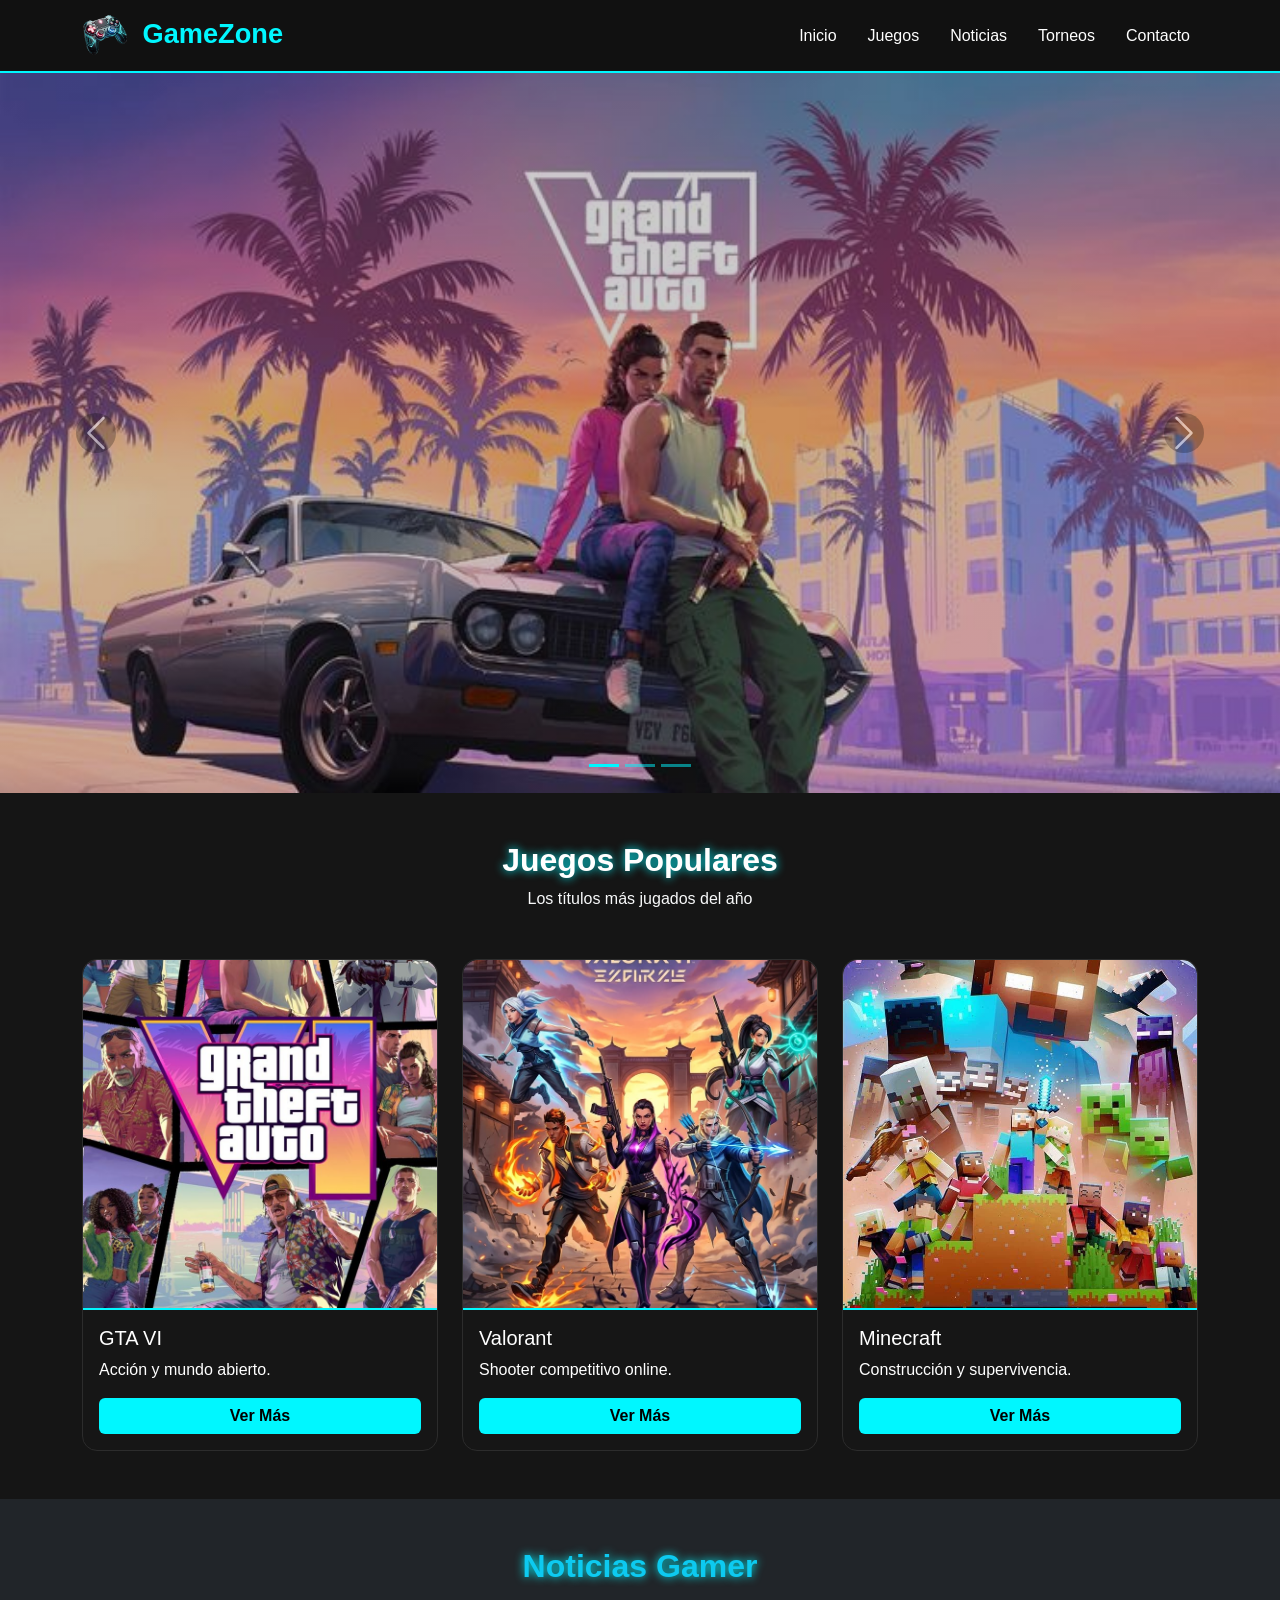
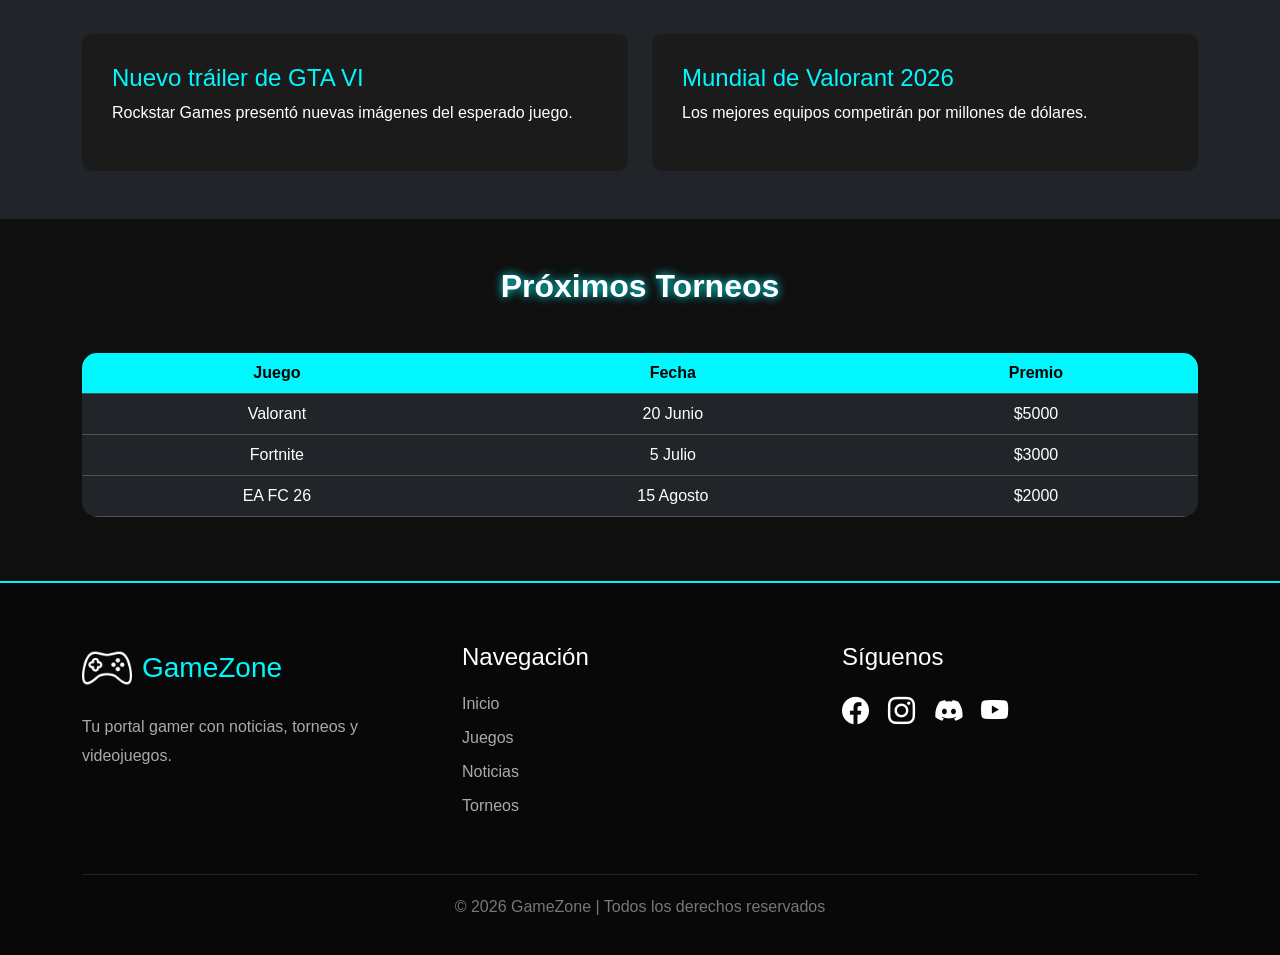
==== index.html @ cb49a506 "Add files via upload" ====
<!DOCTYPE html>
<html lang="es">
<head>
    <meta charset="UTF-8">
    <meta name="viewport" content="width=device-width, initial-scale=1.0">
    <title>Gaming Zone</title>
    <link href="https://cdn.jsdelivr.net/npm/bootstrap@5.3.3/dist/css/bootstrap.min.css" rel="stylesheet">
    <link rel="stylesheet" href="https://unpkg.com/aos@2.3.1/dist/aos.css"/>
    <link rel="stylesheet" href="https://cdn.jsdelivr.net/npm/bootstrap-icons@1.11.3/font/bootstrap-icons.min.css">
    <link rel="stylesheet" href="css/style.css">
</head>
<body>
    <!-- BAR -->
    <nav class="navbar navbar-expand-lg navbar-dark bg-dark sticky-top">
        <div class="container">
            <!-- LOGO -->
            <a class="navbar-brand fw-bold" href="#">
                <img src="img/logo (1).png" alt="Logo" width="45" class="me-2">
                GameZone
            </a>
            <!-- BOTÓN RESPONSIVE -->
            <button class="navbar-toggler" type="button" data-bs-toggle="collapse" data-bs-target="#menu">
                <span class="navbar-toggler-icon"></span>
            </button>
            <!-- MENÚ -->
            <div class="collapse navbar-collapse" id="menu">
                <ul class="navbar-nav ms-auto">
                    <li class="nav-item">
                        <a class="nav-link active" href="#inicio">
                            Inicio
                        </a>
                    </li>
                    <li class="nav-item">
                        <a class="nav-link" href="#juegos">
                            Juegos
                        </a>
                    </li>
                    <li class="nav-item">
                        <a class="nav-link" href="#noticias">
                            Noticias
                        </a>
                    </li>
                    <li class="nav-item">
                        <a class="nav-link" href="#torneos">
                            Torneos
                        </a>
                    </li>
                    <li class="nav-item">
                        <a class="nav-link" href="#contacto">
                            Contacto
                        </a>
                    </li>
                </ul>
            </div>
        </div>
    </nav>
    <!-- HERO SECTION -->
    <!-- HERO SLIDER -->
<section id="inicio">
    <div id="heroCarousel"
    class="carousel slide carousel-fade"
    data-bs-ride="carousel">
        <!-- INDICADORES -->
        <div class="carousel-indicators">
            <button type="button" data-bs-target="#heroCarousel" data-bs-slide-to="0" class="active"></button>
            <button type="button" data-bs-target="#heroCarousel" data-bs-slide-to="1"></button>
            <button type="button" data-bs-target="#heroCarousel" data-bs-slide-to="2"></button>
        </div>
        <!-- SLIDES -->
        <div class="carousel-inner">
            <!-- SLIDE 1 -->
            <div class="carousel-item active">
                <div class="hero-slide" style="background-image:linear-gradient(rgba(0,0,0,0.20),rgba(0,0,0,0.20)),url('img/banner10.jfif');">
                </div>
            </div>
            <!-- SLIDE 2 -->
            <div class="carousel-item">
                <div class="hero-slide" style="background-image:linear-gradient(rgba(0,0,0,0.20),rgba(0,0,0,0.20)),url('img/banner11.jfif');">
                </div>
            </div>
            <!-- SLIDE 3 -->
            <div class="carousel-item">
                <div class="hero-slide" style="background-image:linear-gradient(rgba(0,0,0,0.20),rgba(0,0,0,0.20)),url('img/banner12.jfif');">
                </div>
            </div>
            
        </div>
        <!-- BOTONES -->
        <button class="carousel-control-prev" type="button" data-bs-target="#heroCarousel" data-bs-slide="prev">
            <span class="carousel-control-prev-icon"></span>
        </button>
        <button class="carousel-control-next" type="button" data-bs-target="#heroCarousel" data-bs-slide="next">
            <span class="carousel-control-next-icon"></span>
        </button>
    </div>
</section>
    <!-- JUEGOS POPULARES -->
    <section id="juegos" class="py-5">
        <div class="container">
            <div class="text-center mb-5">
                <h2 class="fw-bold text-white">
                    Juegos Populares
                </h2>
                <p class="text-light">
                    Los títulos más jugados del año
                </p>
            </div>
            <div class="row g-4">
                <div class="col-md-4" data-aos="zoom-in">
                    <div class="card game-card h-100">
                        <img src="img/gta6" class="card-img-top" alt="GTA VI">
                        <div class="card-body">
                            <h5 class="card-title">
                                GTA VI
                            </h5>
                            <p class="card-text">
                                Acción y mundo abierto.
                            </p>
                            <button class="btn btn-info w-100">
                                Ver Más
                            </button>
                        </div>
                    </div>
                </div>
                <div class="col-md-4" data-aos="zoom-in" data-aos-delay="200">
                    <div class="card game-card h-100">
                        <img src="img/valorant.jfif" class="card-img-top" alt="Valorant">
                        <div class="card-body">
                            <h5 class="card-title">
                                Valorant
                            </h5>
                            <p class="card-text">
                                Shooter competitivo online.
                            </p>
                            <button class="btn btn-info w-100">
                                Ver Más
                            </button>
                        </div>
                    </div>
                </div>
                <div class="col-md-4" data-aos="zoom-in" data-aos-delay="400">
                    <div class="card game-card h-100">
                        <img src="img/minecraft.jfif" class="card-img-top" alt="Minecraft">
                        <div class="card-body">
                            <h5 class="card-title">
                                Minecraft
                            </h5>
                            <p class="card-text">
                                Construcción y supervivencia.
                            </p>
                            <button class="btn btn-info w-100">
                                Ver Más
                            </button>
                        </div>
                    </div>
                </div>
            </div>
        </div>
    </section>
    <!-- NOTICIAS -->
    <section id="noticias" class="py-5 bg-dark">
        <div class="container">
            <div class="text-center mb-5">
                <h2 class="fw-bold text-info">
                    Noticias Gamer
                </h2>
            </div>
            <div class="row g-4">
                <div class="col-md-6" data-aos="fade-up">
                    <div class="news-box">
                        <h4>
                            Nuevo tráiler de GTA VI
                        </h4>
                        <p>
                            Rockstar Games presentó nuevas imágenes del esperado juego.
                        </p>
                    </div>
                </div>
                <div class="col-md-6" data-aos="fade-up" data-aos-delay="300">
                    <div class="news-box">
                        <h4>
                            Mundial de Valorant 2026
                        </h4>
                        <p>
                            Los mejores equipos competirán por millones de dólares.
                        </p>
                    </div>
                </div>
            </div>
        </div>
    </section>
    <!-- TORNEOS -->
    <section id="torneos" class="py-5 torneos-section">
        <div class="container">
            <div class="text-center mb-5">
                <h2 class="fw-bold text-white">
                    Próximos Torneos
                </h2>
            </div>
            <div class="table-responsive" data-aos="fade-left">
                <table class="table table-dark table-hover text-center">
                    <thead>
                        <tr>
                            <th>Juego</th>
                            <th>Fecha</th>
                            <th>Premio</th>
                        </tr>
                    </thead>
                    <tbody>
                        <tr>
                            <td>Valorant</td>
                            <td>20 Junio</td>
                            <td>$5000</td>
                        </tr>
                        <tr>
                            <td>Fortnite</td>
                            <td>5 Julio</td>
                            <td>$3000</td>
                        </tr>
                        <tr>
                            <td>EA FC 26</td>
                            <td>15 Agosto</td>
                            <td>$2000</td>
                        </tr>
                    </tbody>
                </table>
            </div>
        </div>
    </section>
<!-- FOOTER -->
<footer id="contacto">
    <div class="container">
        <div class="row gy-4">
            <!-- LOGO -->
            <div class="col-lg-4">
                <h3 class="footer-logo">
                    <img src="img/logo.png"
                    width="50">
                    GameZone
                </h3>
                <p class="footer-text">
                    Tu portal gamer con noticias,
                    torneos y videojuegos.
                </p>
            </div>
            <!-- LINKS -->
            <div class="col-lg-4">
                <h4 class="footer-title">
                    Navegación
                </h4>
                <ul class="footer-links">
                    <li><a href="#inicio">Inicio</a></li>
                    <li><a href="#juegos">Juegos</a></li>
                    <li><a href="#noticias">Noticias</a></li>
                    <li><a href="#torneos">Torneos</a></li>
                </ul>
            </div>
            <!-- REDES -->
            <div class="col-lg-4">
                <h4 class="footer-title">
                    Síguenos
                </h4>
                <div class="footer-social">
                    <i class="bi bi-facebook"></i>
                    <i class="bi bi-instagram"></i>
                    <i class="bi bi-discord"></i>
                    <i class="bi bi-youtube"></i>
                </div>
            </div>
        </div>
        <!-- COPYRIGHT -->
        <div class="footer-bottom">
            <p>
                © 2026 GameZone | Todos los derechos reservados
            </p>
        </div>
    </div>
</footer>
    <!-- BOOTSTRAP JS -->
    <script src="https://cdn.jsdelivr.net/npm/bootstrap@5.3.3/dist/js/bootstrap.bundle.min.js"></script>
    <!-- JAVASCRIPT -->
    <script src="js/app.js"></script>
    <script src="https://unpkg.com/aos@2.3.1/dist/aos.js"></script>
    <script>
    AOS.init({
        duration: 1200,
        once: true
    });
</script>
</body>
</html>
---- css/style.css ----
body{
    opacity: 0;
    transition: 0.5s;
    background-color: #0f0f0f;
    font-family: Arial, Helvetica, sans-serif;
    color: white;
}
h1, h2{
    text-shadow: 0px 0px 10px #00f7ff;
}
*{
    margin: 0;
    padding: 0;
    box-sizing: border-box;
}
/* SCROLLBAR */
::-webkit-scrollbar{
    width: 10px;
}
::-webkit-scrollbar-track{
    background: #111;
}
::-webkit-scrollbar-thumb{
    background: #00f7ff;
    border-radius: 10px;
}
/* NAVBAR */
.navbar{
    background-color: #111 !important;
    border-bottom: 2px solid #00f7ff;
    backdrop-filter: blur(10px);
}
.navbar-brand{
    font-size: 1.7rem;
    color: #00f7ff !important;
}
.nav-link{
    color: white !important;
    margin-left: 15px;
    transition: 0.3s;
}
.nav-link:hover{
    color: #00f7ff !important;
}
/* HERO SECTION */
/* HERO SLIDER */
.hero-slide{
    min-height: 80vh;
    background-size: cover;
    background-position: center;
    display: flex;
    align-items: center;
}
/* INDICADORES */
.carousel-indicators button{
    background-color: #00f7ff !important;
}
/* BOTONES */
.carousel-control-prev-icon,
.carousel-control-next-icon{
    background-color: rgba(0,0,0,0.5);
    border-radius: 50%;
    padding: 20px;
}
/* SECCIÓN JUEGOS */
#juegos{
    background-color: #151515;
}
.game-card{
    background-color: #161616;
    border: 1px solid #2c2c2c;
    border-radius: 15px;
    transition: 0.4s;
    overflow: hidden;
}
.game-card:hover{
    transform: translateY(-10px);
    box-shadow: 0px 0px 20px #00f7ff;
}
.game-card img{
    border-bottom: 2px solid #00f7ff;
    border-top-left-radius: 15px ;
    border-top-right-radius: 15px ;
    height: 350px;
    object-fit: cover;
}
.game-card .card-body{
    color: white;
}
.game-card .btn{
    background-color: #00f7ff;
    border: none;
    color: black;
    font-weight: bold;
}
.game-card .btn:hover{
    background-color: white;
}
/* NOTICIAS */
.news-box{
    background-color: #1b1b1b;
    padding: 30px;
    border-radius: 10px;
    transition: 0.3s;
}
.news-box:hover{
    transform: scale(1.03);
    box-shadow: 0px 0px 15px #00f7ff;
}
.news-box h4{
    color: #00f7ff;
}
/* TABLA TORNEOS */
.torneos-section{
    background-image:
    linear-gradient(rgba(0,0,0,0.80),
    rgba(0,0,0,0.80)),
    url('../img/copa.jpg');
    background-size: cover;
    background-position: center;
    background-attachment: fixed;
}
.torneos-section h2{
    color: #00f7ff;
}
.table{
    background: rgba(0,0,0,0.55);
    backdrop-filter: blur(5px);
    border-radius: 15px;
    overflow: hidden;
}
.table th{
    background-color: #00f7ff;
    color: black;
}
.table td{
    vertical-align: middle;
}
.table-hover tbody tr:hover{
    background-color: rgba(0,247,255,0.15);
}
/* FOOTER */
footer{
    background: #080808;
    border-top: 2px solid #00f7ff;
    padding-top: 60px;
}
.footer-logo{
    color: #00f7ff;
    display: flex;
    align-items: center;
    gap: 10px;
    margin-bottom: 20px;
}
.footer-text{
    color: #aaa;
    line-height: 1.8;
}
.footer-title{
    color: white;
    margin-bottom: 20px;
}
.footer-links{
    list-style: none;
    padding: 0;
}
.footer-links li{
    margin-bottom: 10px;
}
.footer-links a{
    color: #aaa;
    text-decoration: none;
    transition: 0.3s;
}
.footer-links a:hover{
    color: #00f7ff;
    padding-left: 5px;
}
.footer-social i{
    font-size: 1.7rem;
    margin-right: 15px;
    color: white;
    cursor: pointer;
    transition: 0.3s;
}
.footer-social i:hover{
    color: #00f7ff;
    transform: translateY(-5px);
}
.footer-bottom{
    border-top: 1px solid #222;
    margin-top: 40px;
    padding: 20px 0;
    text-align: center;
    color: #777;
}
/* RESPONSIVE */
@media(max-width: 768px){
    .hero-section h1{
        font-size: 2.5rem;
    }
    .hero-section{
        text-align: center;
    }
    .game-card img{
        height: 250px;
    }
}
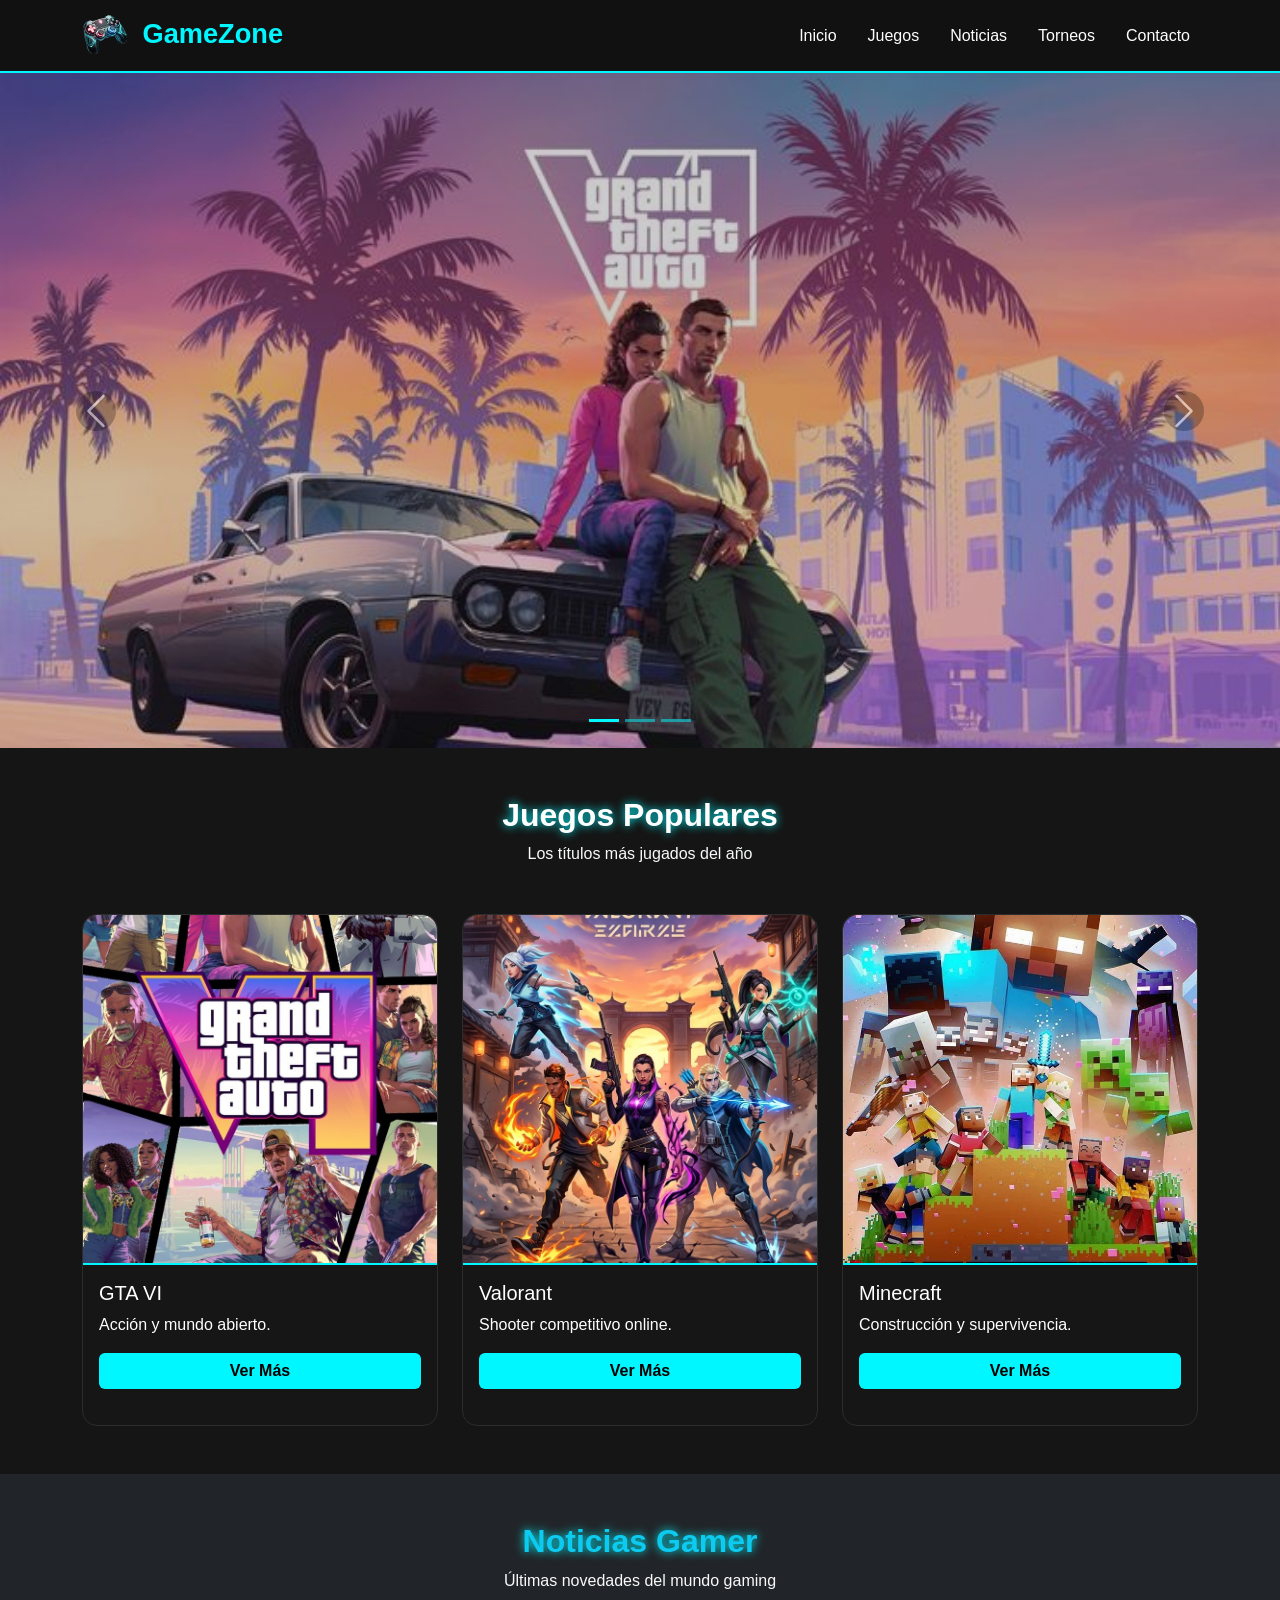
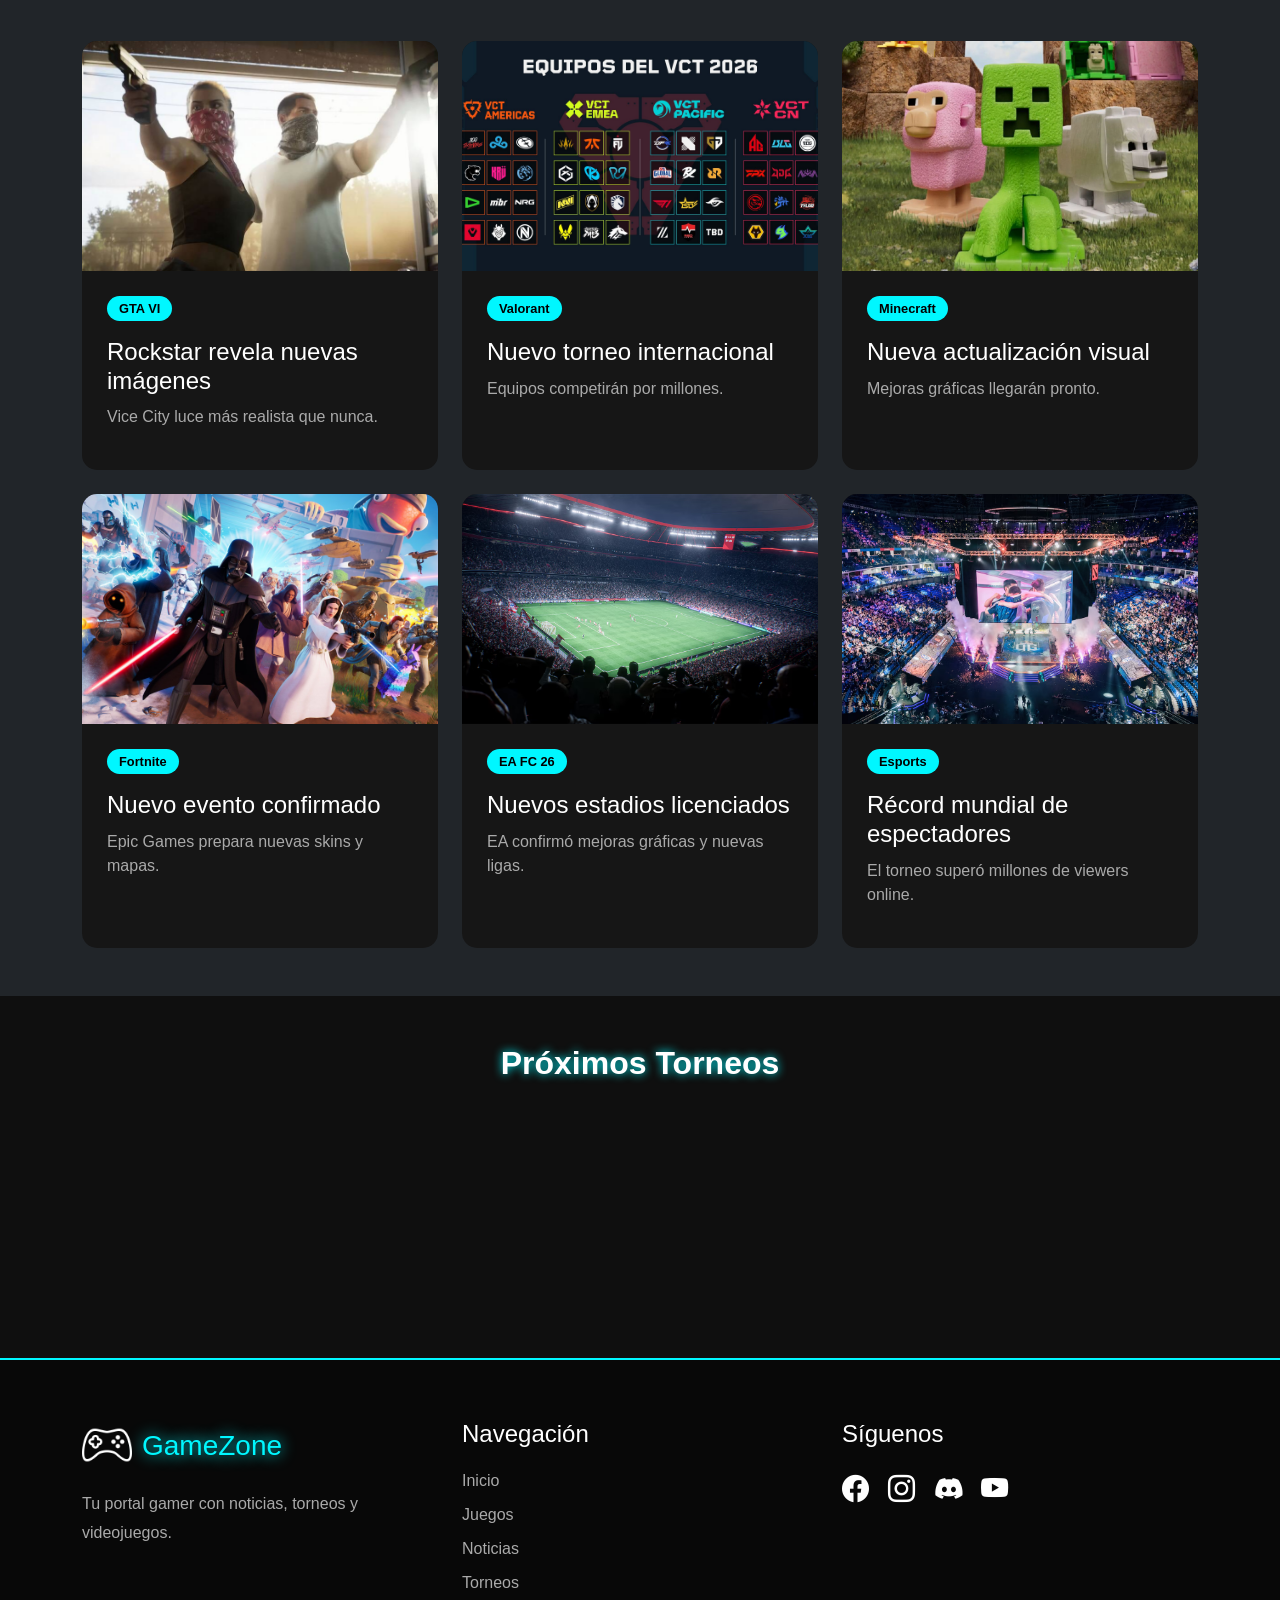
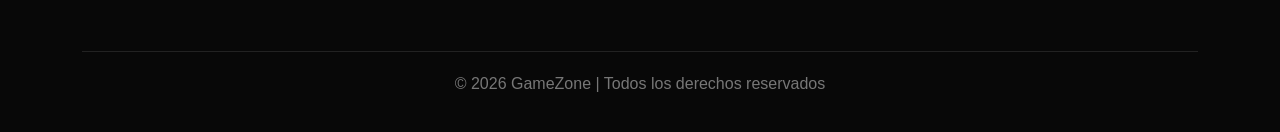
==== commit 260414cc: "Add files via upload" ====
--- a/index.html
+++ b/index.html
@@ -116,9 +116,9 @@
                             <p class="card-text">
                                 Acción y mundo abierto.
                             </p>
-                            <button class="btn btn-info w-100">
+                            <a href="gta6.html" class="btn btn-info w-100">
                                 Ver Más
-                            </button>
+                            </a>
                         </div>
                     </div>
                 </div>
@@ -132,9 +132,9 @@
                             <p class="card-text">
                                 Shooter competitivo online.
                             </p>
-                            <button class="btn btn-info w-100">
+                            <a href="valorant.html" class="btn btn-info w-100">
                                 Ver Más
-                            </button>
+                            </a>
                         </div>
                     </div>
                 </div>
@@ -148,9 +148,9 @@
                             <p class="card-text">
                                 Construcción y supervivencia.
                             </p>
-                            <button class="btn btn-info w-100">
+                            <a href="minecraft.html" class="btn btn-info w-100">
                                 Ver Más
-                            </button>
+                            </a>
                         </div>
                     </div>
                 </div>
@@ -164,27 +164,111 @@
                 <h2 class="fw-bold text-info">
                     Noticias Gamer
                 </h2>
-            </div>
-            <div class="row g-4">
-                <div class="col-md-6" data-aos="fade-up">
-                    <div class="news-box">
-                        <h4>
-                            Nuevo tráiler de GTA VI
-                        </h4>
-                        <p>
-                            Rockstar Games presentó nuevas imágenes del esperado juego.
-                        </p>
-                    </div>
-                </div>
-                <div class="col-md-6" data-aos="fade-up" data-aos-delay="300">
-                    <div class="news-box">
-                        <h4>
-                            Mundial de Valorant 2026
-                        </h4>
-                        <p>
-                            Los mejores equipos competirán por millones de dólares.
-                        </p>
-                    </div>
+                <p class="text-light">
+                    Últimas novedades del mundo gaming
+                </p>
+            </div>
+        <div class="row g-4">
+        <!-- NOTICIA 1 -->
+        <div class="col-lg-4 col-md-6">
+            <div class="news-card">
+                <img src="img/noticia gta.jpg" alt="GTA VI">
+                <div class="news-content">
+                    <span class="news-tag">
+                        GTA VI
+                    </span>
+                    <h4>
+                        Rockstar revela nuevas imágenes
+                    </h4>
+                    <p>
+                        Vice City luce más realista que nunca.
+                    </p>
+                </div>
+            </div>
+        </div>
+        <!-- NOTICIA 2 -->
+        <div class="col-lg-4 col-md-6">
+            <div class="news-card">
+                <img src="img/noticia valorant.jpg" alt="Valorant">
+                <div class="news-content">
+                    <span class="news-tag">
+                        Valorant
+                    </span>
+                    <h4>
+                        Nuevo torneo internacional
+                    </h4>
+                    <p>
+                        Equipos competirán por millones.
+                    </p>
+                </div>
+            </div>
+        </div>
+        <!-- NOTICIA 3 -->
+        <div class="col-lg-4 col-md-6">
+            <div class="news-card">
+                <img src="img/noticia minecraft.webp" alt="Minecraft">
+                <div class="news-content">
+                    <span class="news-tag">
+                        Minecraft
+                    </span>
+                    <h4>
+                        Nueva actualización visual
+                    </h4>
+                    <p>
+                        Mejoras gráficas llegarán pronto.
+                    </p>
+                </div>
+            </div>
+        </div>
+        <!-- NOTICIA 4 -->
+        <div class="col-lg-4 col-md-6">
+            <div class="news-card">
+                <img src="img/noticia fornite.jpeg" alt="Fortnite">
+                <div class="news-content">
+                    <span class="news-tag">
+                        Fortnite
+                    </span>
+                    <h4>
+                        Nuevo evento confirmado
+                    </h4>
+                    <p>
+                        Epic Games prepara nuevas skins y mapas.
+                    </p>
+                </div>
+            </div>
+        </div>
+        <!-- NOTICIA 5 -->
+
+        <div class="col-lg-4 col-md-6">
+            <div class="news-card">
+            <img src="img/noticia ae fc.avif" alt="EA FC 26">
+                <div class="news-content">
+                    <span class="news-tag">
+                        EA FC 26
+                    </span>
+                    <h4>
+                        Nuevos estadios licenciados
+                    </h4>
+                    <p>
+                        EA confirmó mejoras gráficas y nuevas ligas.
+                    </p>
+                </div>
+            </div>
+        </div>
+        <!-- NOTICIA 6 -->
+        <div class="col-lg-4 col-md-6">
+            <div class="news-card">
+            <img src="img/noticia esports.avif" alt="Esports">
+                <div class="news-content">
+                    <span class="news-tag">
+                        Esports
+                    </span>
+                    <h4>
+                        Récord mundial de espectadores
+                    </h4>
+                    <p>
+                        El torneo superó millones de viewers online.
+                    </p>
                 </div>
             </div>
         </div>
@@ -234,8 +318,7 @@
             <!-- LOGO -->
             <div class="col-lg-4">
                 <h3 class="footer-logo">
-                    <img src="img/logo.png"
-                    width="50">
+                    <img src="img/logo.png" width="50">
                     GameZone
                 </h3>
                 <p class="footer-text">
--- a/css/style.css
+++ b/css/style.css
@@ -1,5 +1,8 @@
+html{
+    scroll-behavior: smooth;
+}
 body{
-    opacity: 0;
+    opacity: 1;
     transition: 0.5s;
     background-color: #0f0f0f;
     font-family: Arial, Helvetica, sans-serif;
@@ -45,8 +48,8 @@
 /* HERO SECTION */
 /* HERO SLIDER */
 .hero-slide{
-    min-height: 80vh;
-    background-size: cover;
+    min-height: 75vh;
+    background-size: 100% auto;
     background-position: center;
     display: flex;
     align-items: center;
@@ -72,6 +75,7 @@
     border-radius: 15px;
     transition: 0.4s;
     overflow: hidden;
+    margin-bottom: 20px;
 }
 .game-card:hover{
     transform: translateY(-10px);
@@ -97,18 +101,40 @@
     background-color: white;
 }
 /* NOTICIAS */
-.news-box{
-    background-color: #1b1b1b;
-    padding: 30px;
-    border-radius: 10px;
-    transition: 0.3s;
-}
-.news-box:hover{
-    transform: scale(1.03);
-    box-shadow: 0px 0px 15px #00f7ff;
-}
-.news-box h4{
-    color: #00f7ff;
+.news-card{
+    background: #161616;
+    border-radius: 15px;
+    overflow: hidden;
+    transition: 0.4s;
+    height: 100%;
+}
+.news-card:hover{
+    transform: translateY(-10px);
+    box-shadow: 0px 0px 20px #00f7ff;
+}
+.news-card img{
+    width: 100%;
+    height: 230px;
+    object-fit: cover;
+}
+.news-content{
+    padding: 25px;
+}
+.news-tag{
+    background: #00f7ff;
+    color: black;
+    padding: 5px 12px;
+    border-radius: 20px;
+    font-size: 0.8rem;
+    font-weight: bold;
+}
+.news-content h4{
+    margin-top: 18px;
+    color: white;
+}
+.news-content p{
+    color: #aaa;
+    margin-top: 10px;
 }
 /* TABLA TORNEOS */
 .torneos-section{
@@ -151,6 +177,7 @@
     align-items: center;
     gap: 10px;
     margin-bottom: 20px;
+    text-shadow: 0px 0px 15px #00f7ff;
 }
 .footer-text{
     color: #aaa;
@@ -202,7 +229,74 @@
     .hero-section{
         text-align: center;
     }
+    .navbar-brand{
+        font-size: 1.3rem;
+    }
+    .navbar-brand img{
+        width: 35px;
+    }
+    .carousel-item img{
+        object-position: center;
+    }
+    .carousel-indicators{
+        bottom: 5px;
+    }
+    .hero-slide{
+        min-height: 45vh;
+    }
     .game-card img{
-        height: 250px;
-    }
+        height: 220px;
+    }
+    .news-card img{
+        height: 200px;
+    }
+    h1{
+        font-size: 2rem !important;
+    }
+    h2{
+        font-size: 1.8rem;
+    }
+    .footer-logo{
+        justify-content: center;
+    }
+    .footer-title{
+        margin-top: 20px;
+    }
+}
+/* GTA VI PAGE */
+.gta-hero{
+    background-image:
+    linear-gradient(rgba(0,0,0,0.75),
+    rgba(0,0,0,0.75)),
+    url('../img/gta-banner.jpg');
+    background-size: cover;
+    background-position: center;
+}
+/* GALLERY */
+.gallery-img{
+    width: 100%;
+    height: 500px;
+    object-fit: cover;
+    transition: 0.4s;
+}
+.gallery-img:hover{
+    transform: scale(1.03);
+}
+/* VALORANT PAGE */
+.valorant-hero{
+    background-image:
+    linear-gradient(rgba(0,0,0,0.75),
+    rgba(0,0,0,0.75)),
+    url('../img/banner-valorant.jpg');
+    background-size: cover;
+    background-position: center;
+}
+/* MINECRAFT PAGE */
+.minecraft-hero{
+    background-image:
+    linear-gradient(rgba(0,0,0,0.75),
+    rgba(0,0,0,0.75)),
+    url('../img/banner-minecraft.jpg');
+    background-size: cover;
+    background-position: center;
 }
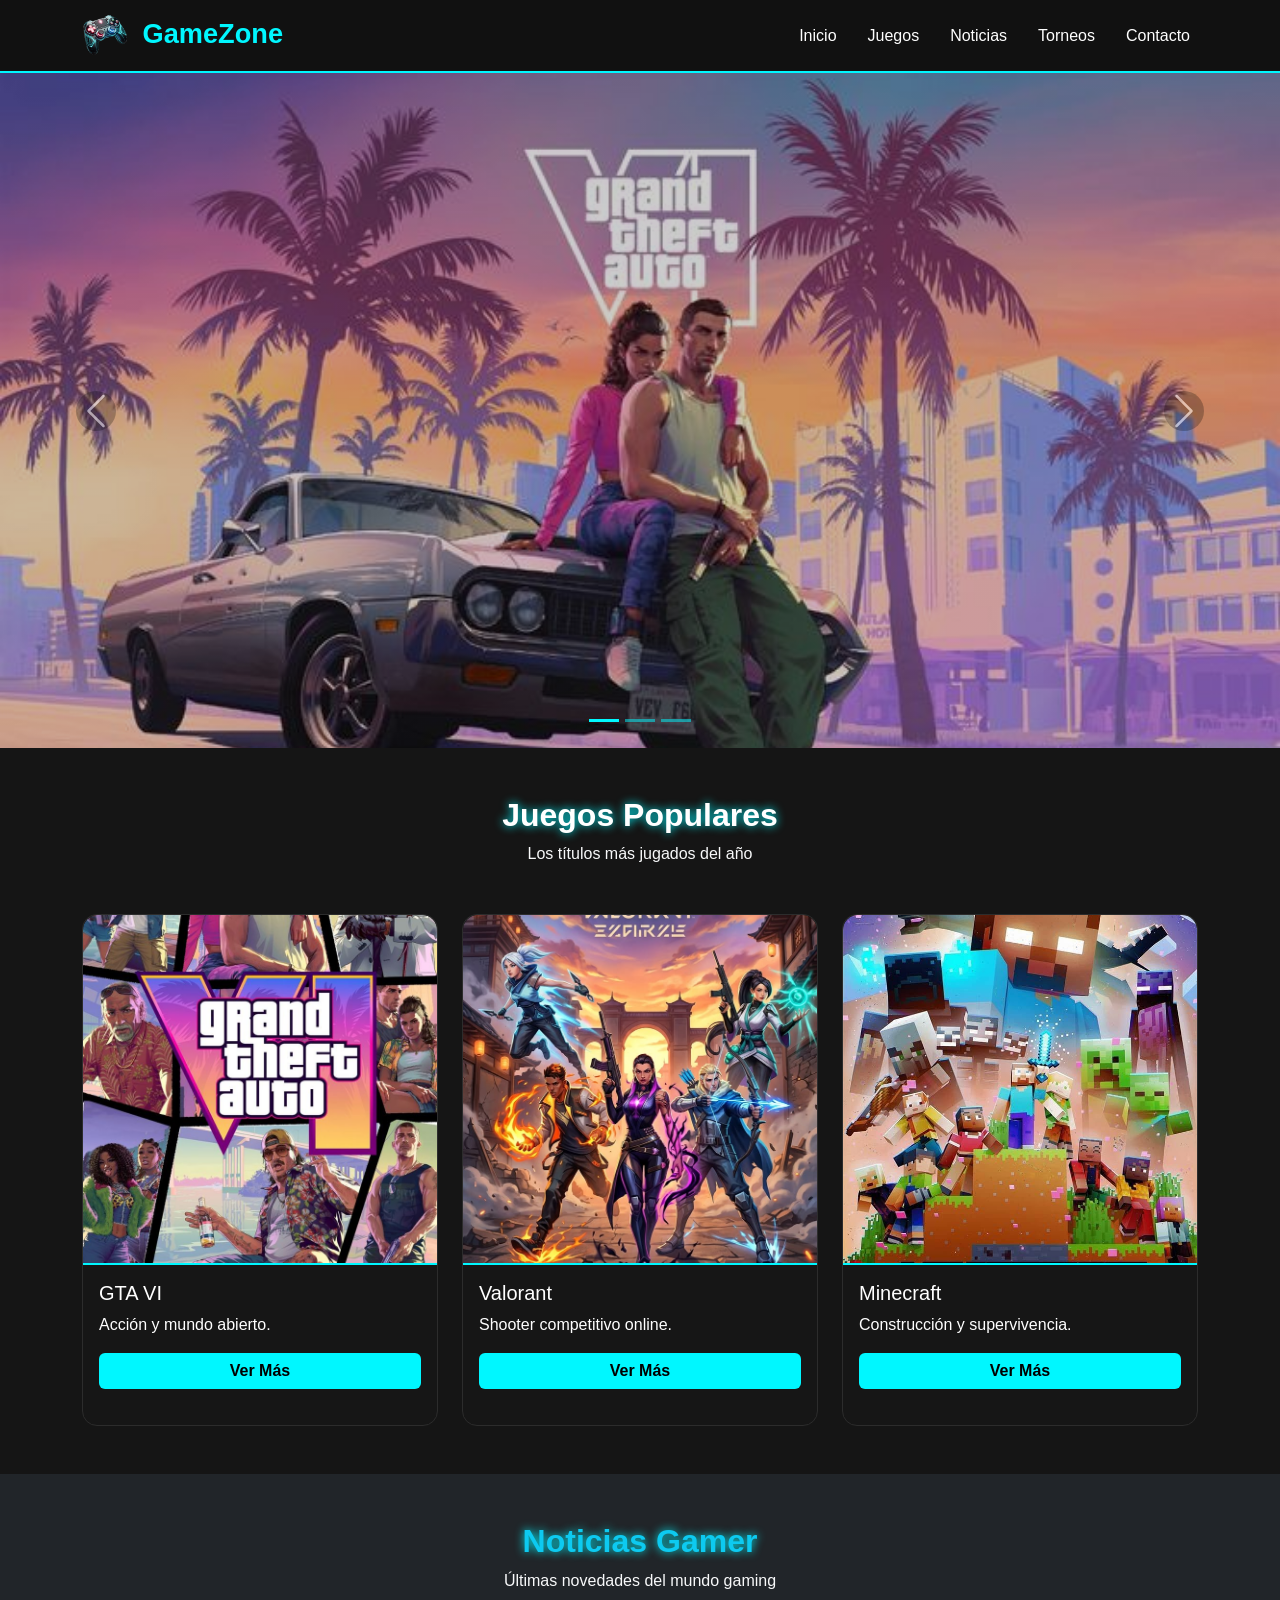
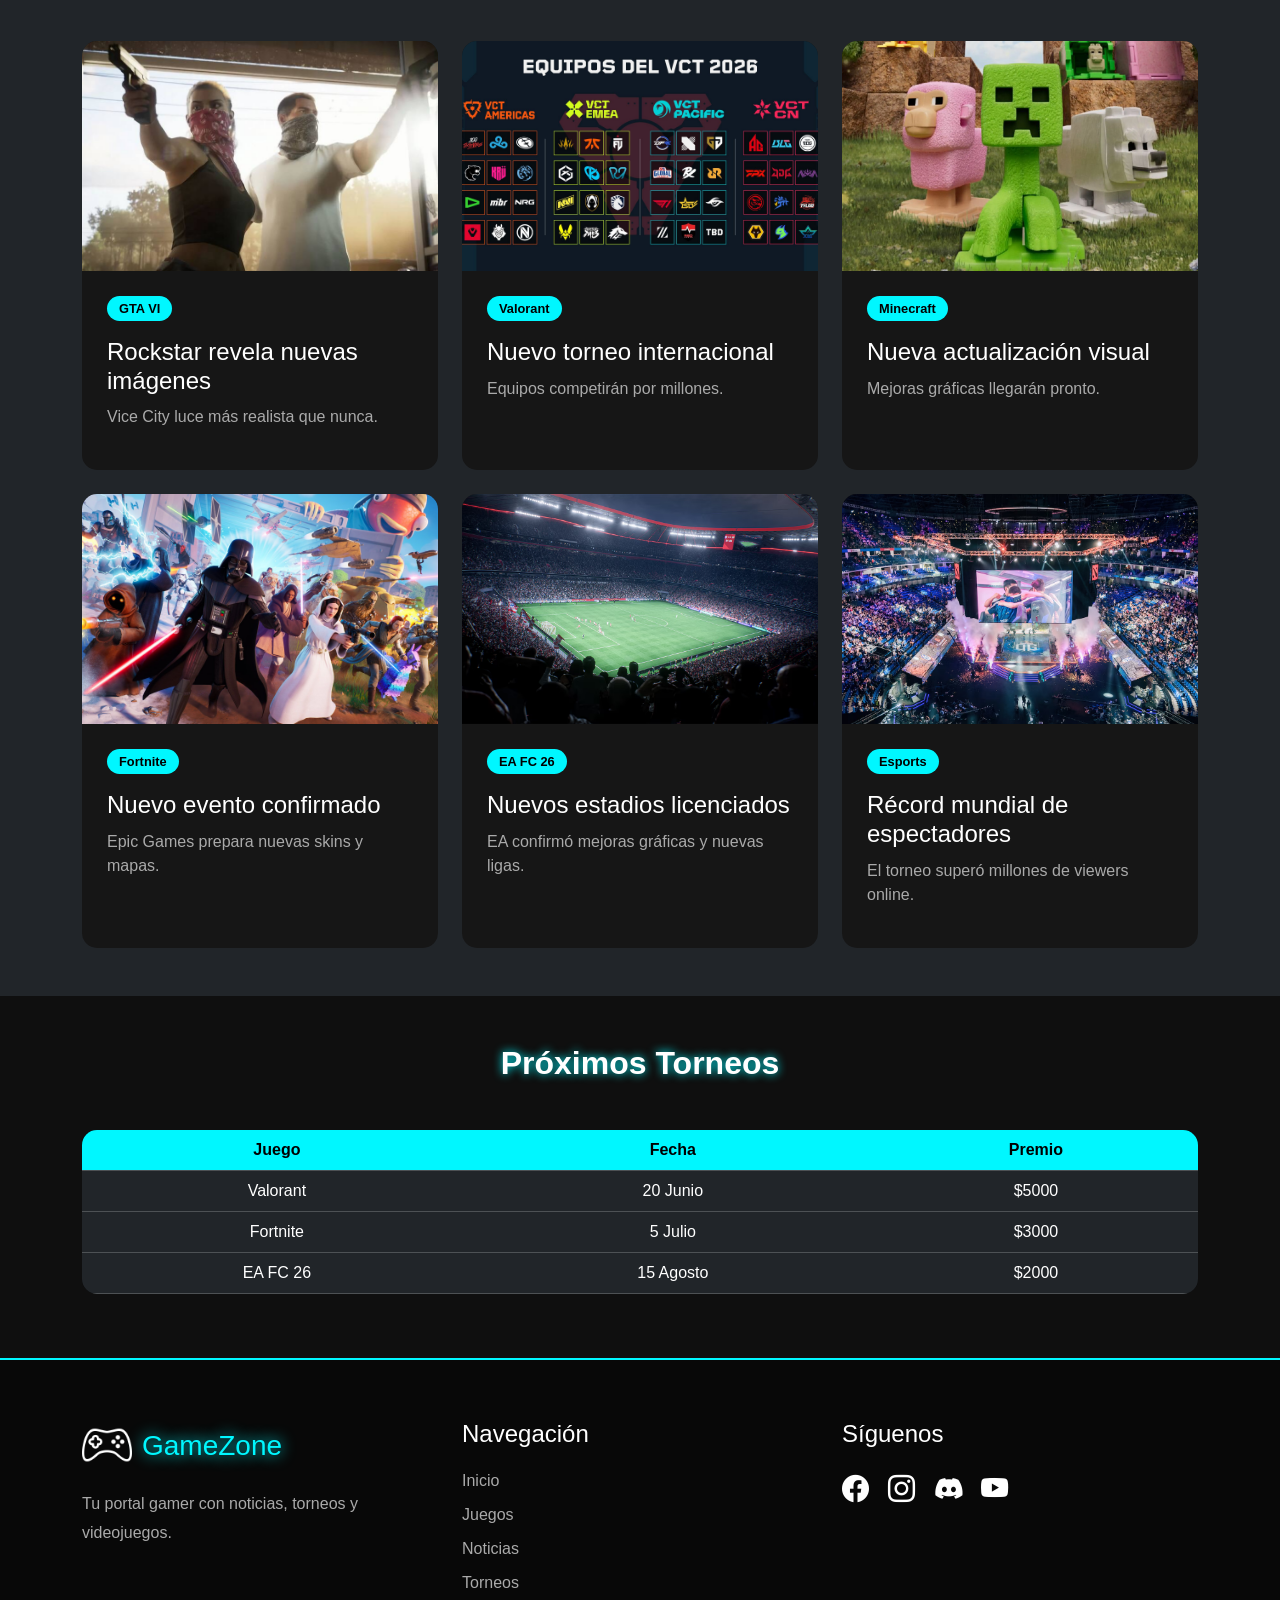
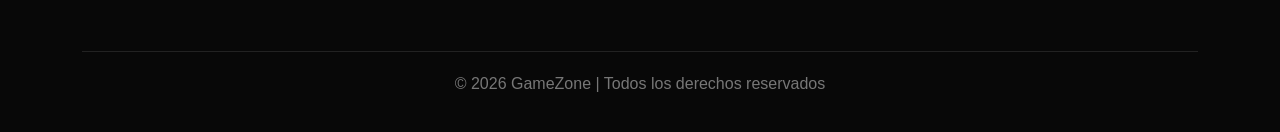
==== commit 188402a8: "Add files via upload" ====
--- a/index.html
+++ b/index.html
@@ -57,9 +57,7 @@
     <!-- HERO SECTION -->
     <!-- HERO SLIDER -->
 <section id="inicio">
-    <div id="heroCarousel"
-    class="carousel slide carousel-fade"
-    data-bs-ride="carousel">
+    <div id="heroCarousel" class="carousel slide carousel-fade" data-bs-ride="carousel">
         <!-- INDICADORES -->
         <div class="carousel-indicators">
             <button type="button" data-bs-target="#heroCarousel" data-bs-slide-to="0" class="active"></button>
@@ -171,6 +169,7 @@
         <div class="row g-4">
         <!-- NOTICIA 1 -->
         <div class="col-lg-4 col-md-6">
+        <a href="https://www.rockstargames.com/VI" target="_blank" class="news-link">
             <div class="news-card">
                 <img src="img/noticia gta.jpg" alt="GTA VI">
                 <div class="news-content">
@@ -185,9 +184,11 @@
                     </p>
                 </div>
             </div>
+        </a>
         </div>
         <!-- NOTICIA 2 -->
         <div class="col-lg-4 col-md-6">
+        <a href="https://playvalorant.com/es-es/news/" target="_blank" class="news-link">
             <div class="news-card">
                 <img src="img/noticia valorant.jpg" alt="Valorant">
                 <div class="news-content">
@@ -202,9 +203,11 @@
                     </p>
                 </div>
             </div>
+        </a>
         </div>
         <!-- NOTICIA 3 -->
         <div class="col-lg-4 col-md-6">
+        <a href="https://www.minecraft.net/es-es/article" target="_blank" class="news-link">
             <div class="news-card">
                 <img src="img/noticia minecraft.webp" alt="Minecraft">
                 <div class="news-content">
@@ -219,9 +222,11 @@
                     </p>
                 </div>
             </div>
+        </a>
         </div>
         <!-- NOTICIA 4 -->
         <div class="col-lg-4 col-md-6">
+        <a href="https://www.fortnite.com/news" target="_blank" class="news-link">
             <div class="news-card">
                 <img src="img/noticia fornite.jpeg" alt="Fortnite">
                 <div class="news-content">
@@ -236,10 +241,11 @@
                     </p>
                 </div>
             </div>
+        </a>
         </div>
         <!-- NOTICIA 5 -->
-
-        <div class="col-lg-4 col-md-6">
+        <div class="col-lg-4 col-md-6">
+        <a href="https://www.ea.com/es-es/games/ea-sports-fc/fc-26" target="_blank" class="news-link">
             <div class="news-card">
             <img src="img/noticia ae fc.avif" alt="EA FC 26">
                 <div class="news-content">
@@ -254,9 +260,11 @@
                     </p>
                 </div>
             </div>
+        </a>
         </div>
         <!-- NOTICIA 6 -->
         <div class="col-lg-4 col-md-6">
+        <a href="https://www.esports.net/news/" target="_blank" class="news-link">
             <div class="news-card">
             <img src="img/noticia esports.avif" alt="Esports">
                 <div class="news-content">
@@ -271,6 +279,7 @@
                     </p>
                 </div>
             </div>
+        </a>
         </div>
     </section>
     <!-- TORNEOS -->
--- a/css/style.css
+++ b/css/style.css
@@ -44,6 +44,9 @@
 }
 .nav-link:hover{
     color: #00f7ff !important;
+}
+.news-link{
+    text-decoration: none;
 }
 /* HERO SECTION */
 /* HERO SLIDER */
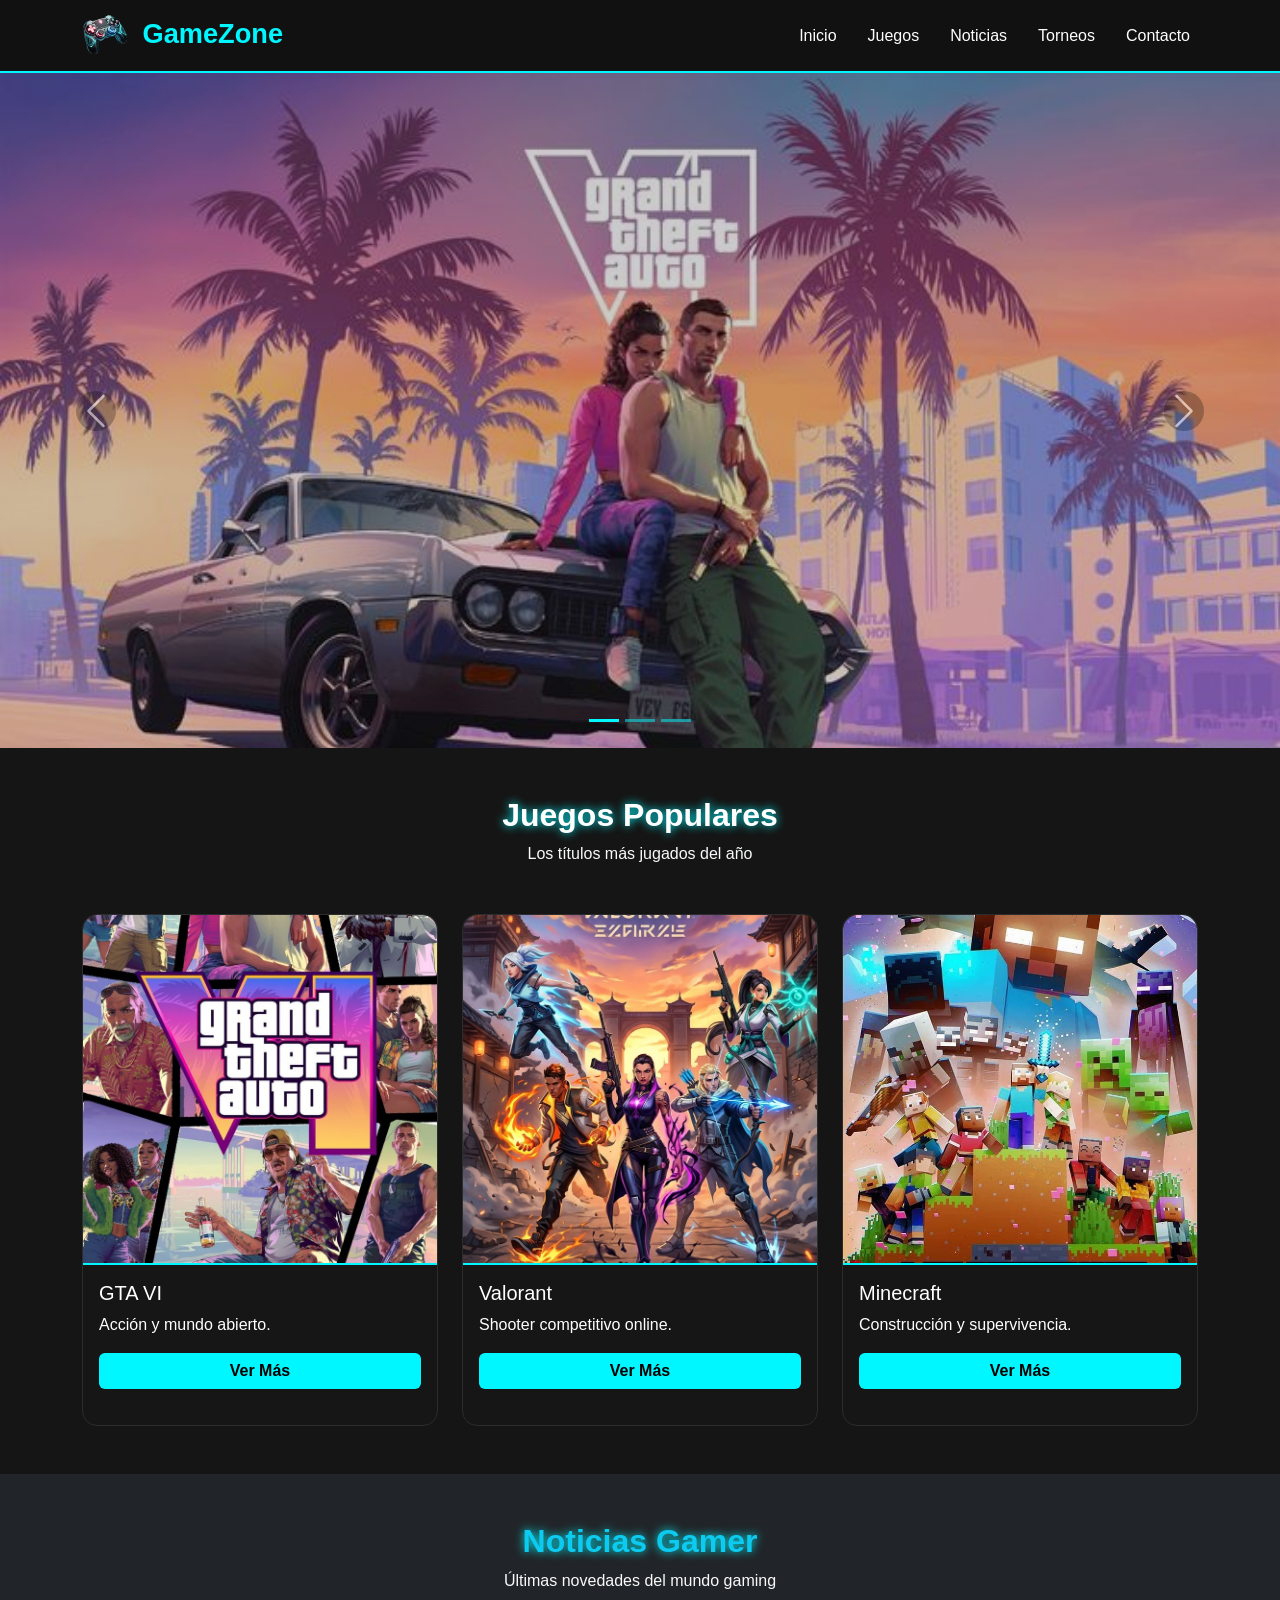
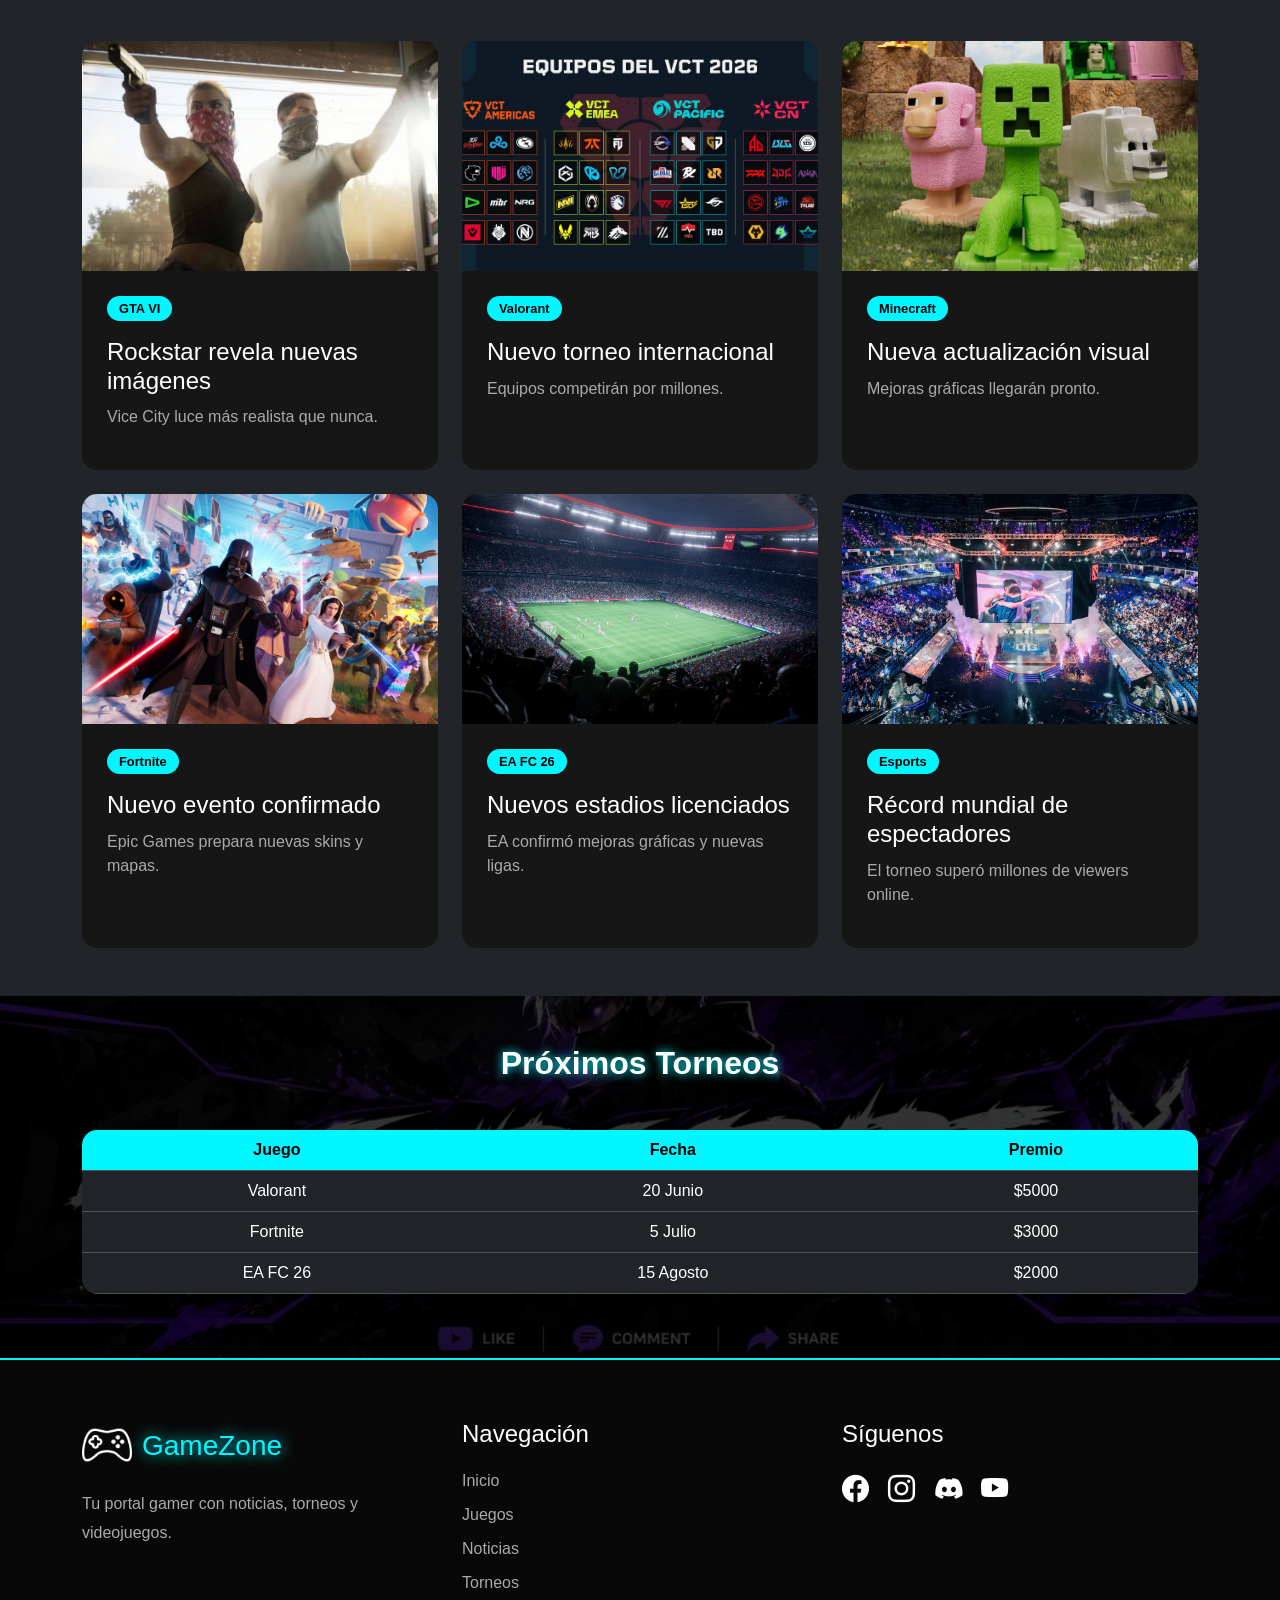
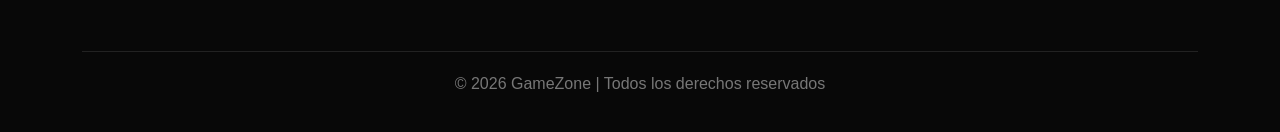
==== commit c39e8b4a: "Add files via upload" ====
--- a/index.html
+++ b/index.html
@@ -281,6 +281,7 @@
             </div>
         </a>
         </div>
+        </div>
     </section>
     <!-- TORNEOS -->
     <section id="torneos" class="py-5 torneos-section">
--- a/css/style.css
+++ b/css/style.css
@@ -52,8 +52,9 @@
 /* HERO SLIDER */
 .hero-slide{
     min-height: 75vh;
-    background-size: 100% auto;
+    background-size: cover;
     background-position: center;
+    background-repeat: no-repeat;
     display: flex;
     align-items: center;
 }
@@ -110,6 +111,7 @@
     overflow: hidden;
     transition: 0.4s;
     height: 100%;
+    cursor: pointer;
 }
 .news-card:hover{
     transform: translateY(-10px);
@@ -147,7 +149,7 @@
     url('../img/copa.jpg');
     background-size: cover;
     background-position: center;
-    background-attachment: fixed;
+    background-attachment: scroll;
 }
 .torneos-section h2{
     color: #00f7ff;
@@ -238,6 +240,11 @@
     .navbar-brand img{
         width: 35px;
     }
+    .navbar-collapse{
+        background: #111;
+        padding: 15px;
+        border-radius: 10px;
+    }
     .carousel-item img{
         object-position: center;
     }
@@ -245,7 +252,7 @@
         bottom: 5px;
     }
     .hero-slide{
-        min-height: 45vh;
+        min-height: 35vh;
     }
     .game-card img{
         height: 220px;
@@ -265,15 +272,20 @@
     .footer-title{
         margin-top: 20px;
     }
+    
 }
 /* GTA VI PAGE */
 .gta-hero{
     background-image:
-    linear-gradient(rgba(0,0,0,0.75),
-    rgba(0,0,0,0.75)),
+    linear-gradient(rgba(0,0,0,0.65),
+    rgba(0,0,0,0.65)),
     url('../img/gta-banner.jpg');
     background-size: cover;
-    background-position: center;
+    background-position: center center;
+    background-repeat: no-repeat;
+    min-height: 100vh;
+    display: flex;
+    align-items: center;
 }
 /* GALLERY */
 .gallery-img{
@@ -281,6 +293,7 @@
     height: 500px;
     object-fit: cover;
     transition: 0.4s;
+    border-radius: 15px;
 }
 .gallery-img:hover{
     transform: scale(1.03);
@@ -288,18 +301,43 @@
 /* VALORANT PAGE */
 .valorant-hero{
     background-image:
-    linear-gradient(rgba(0,0,0,0.75),
-    rgba(0,0,0,0.75)),
+    linear-gradient(rgba(0,0,0,0.65),
+    rgba(0,0,0,0.65)),
     url('../img/banner-valorant.jpg');
     background-size: cover;
     background-position: center;
+    background-repeat: no-repeat;
+    min-height: 100vh;
+    display: flex;
+    align-items: center;
 }
 /* MINECRAFT PAGE */
 .minecraft-hero{
     background-image:
-    linear-gradient(rgba(0,0,0,0.75),
-    rgba(0,0,0,0.75)),
+    linear-gradient(rgba(0,0,0,0.65),
+    rgba(0,0,0,0.65)),
     url('../img/banner-minecraft.jpg');
     background-size: cover;
     background-position: center;
+    background-repeat: no-repeat;
+    min-height: 100vh;
+    display: flex;
+    align-items: center;
+}
+@media(max-width: 768px){
+    .valorant-hero,
+    .minecraft-hero,
+    .gta-hero{
+        min-height: 45vh;
+        background-position: top center;
+        padding: 40px 20px;
+    }
+    .gallery-img{
+        height: 250px;
+    }
+    .navbar-collapse{
+        background: #111;
+        padding: 15px;
+        border-radius: 10px;
+    }
 }
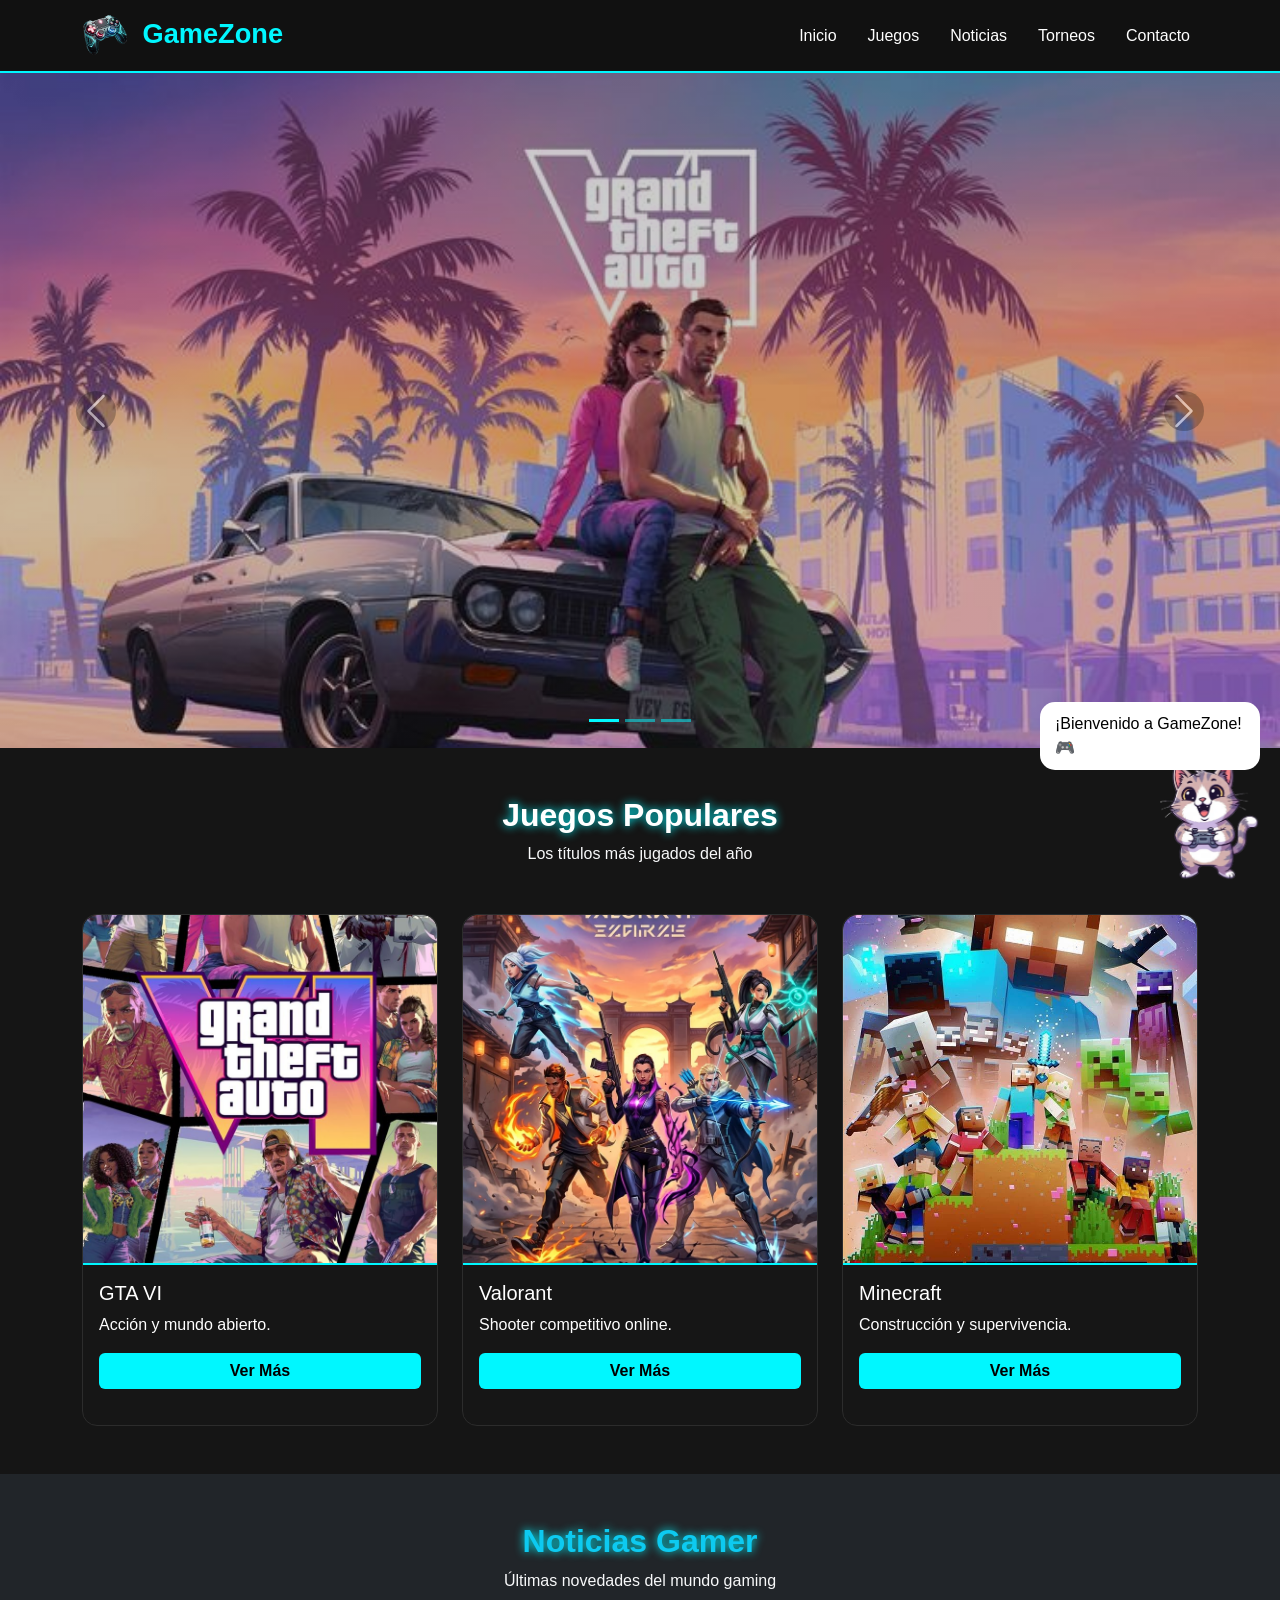
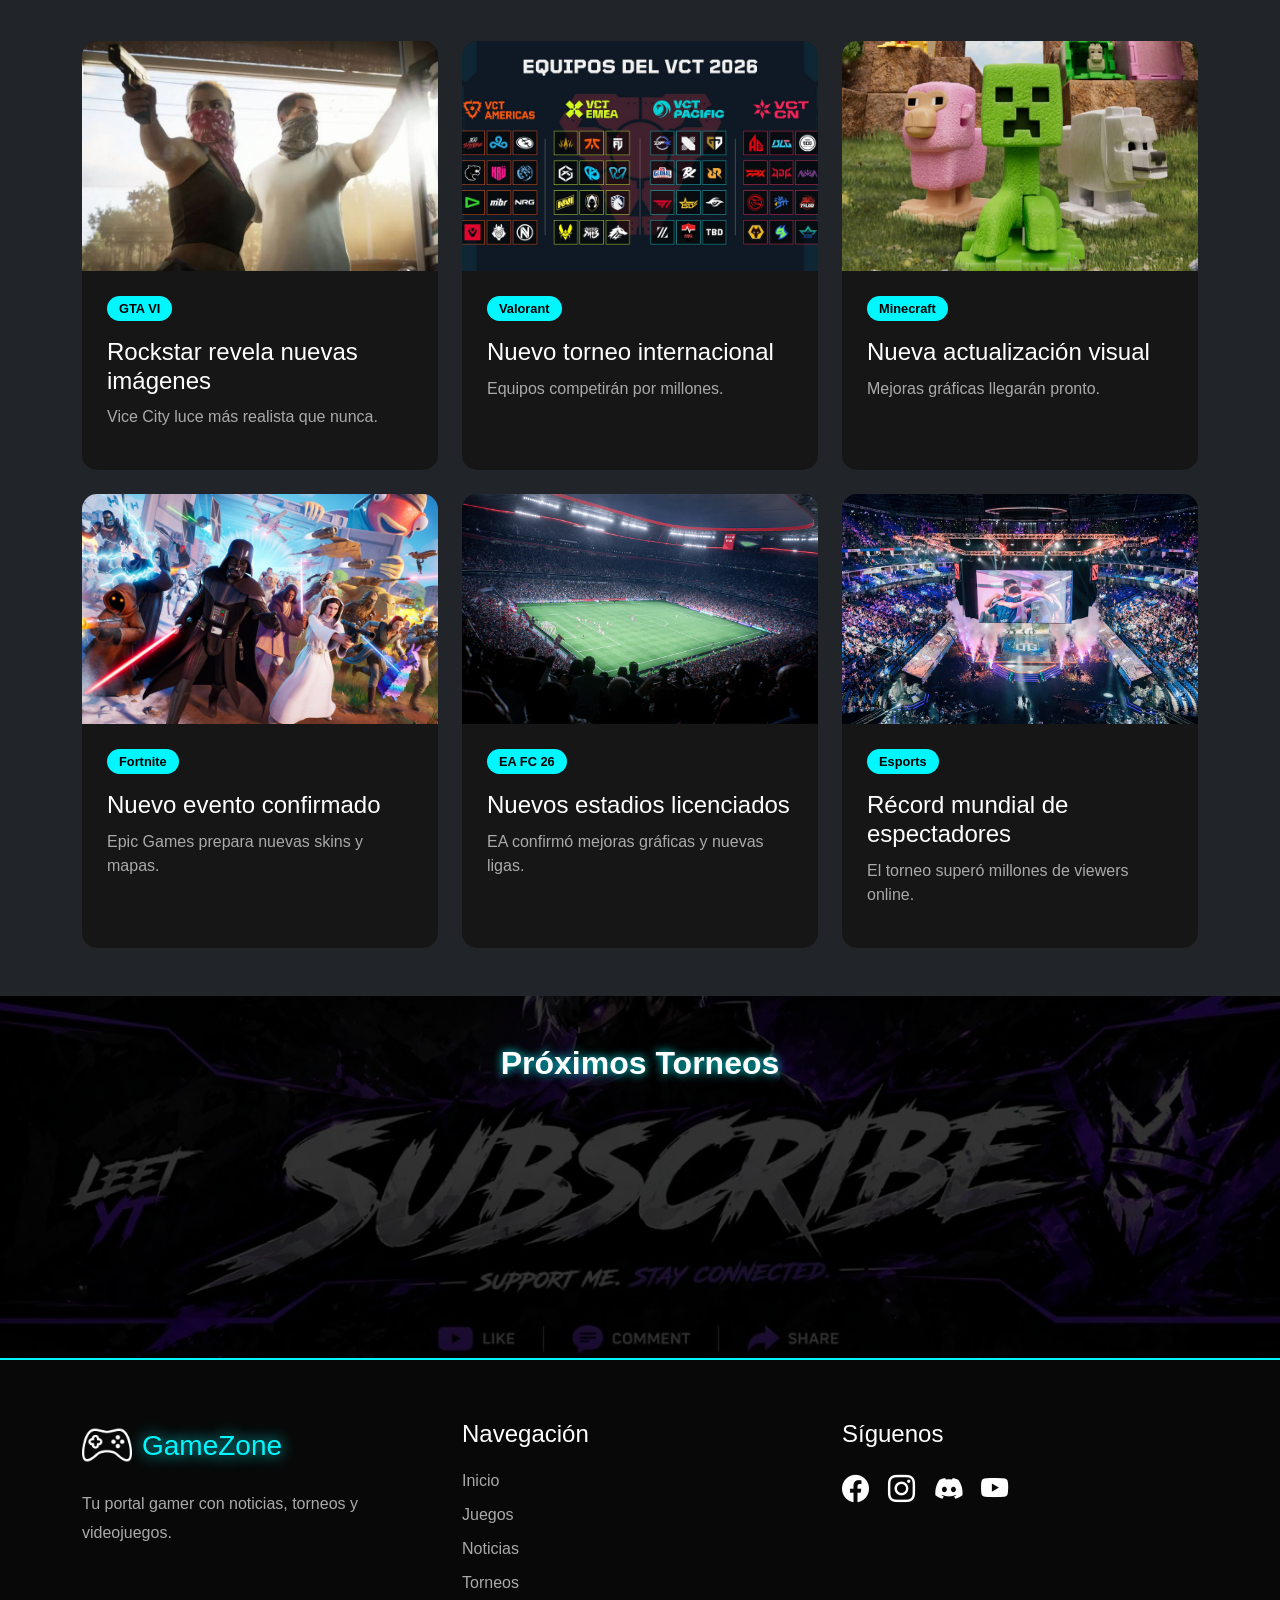
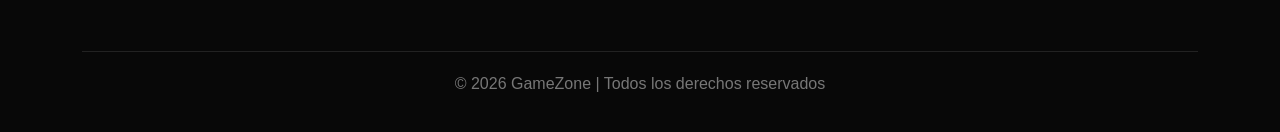
==== commit dbfb713f: "Add files via upload" ====
--- a/index.html
+++ b/index.html
@@ -369,6 +369,12 @@
         </div>
     </div>
 </footer>
+    <div id="gato-asistente">
+        <img src="img/gato-asistente.png" alt="Gato Asistente">
+        <div class="mensaje-gato">
+            ¡Bienvenido a GameZone! 🎮
+        </div>
+    </div>
     <!-- BOOTSTRAP JS -->
     <script src="https://cdn.jsdelivr.net/npm/bootstrap@5.3.3/dist/js/bootstrap.bundle.min.js"></script>
     <!-- JAVASCRIPT -->
--- a/css/style.css
+++ b/css/style.css
@@ -340,4 +340,44 @@
         padding: 15px;
         border-radius: 10px;
     }
+}
+#gato-asistente{
+    position: fixed;
+    right: 20px;
+    bottom: max(20px, env(safe-area-inset-bottom));
+    z-index: 9999;
+    display: block !important;
+}
+#gato-asistente img{
+    width: 100px;
+    cursor: pointer;
+    animation: flotar 2s ease-in-out infinite;
+}
+.mensaje-gato{
+    position: absolute;
+    bottom: 110px;
+    right: 0;
+    background: white;
+    color: black;
+    padding: 10px 15px;
+    border-radius: 15px;
+    width: 220px;
+    display: none;
+    z-index: 10000;
+}
+@keyframes flotar{
+    0%{
+        transform: translateY(0);
+    }
+    50%{
+        transform: translateY(-10px);
+    }
+    100%{
+        transform: translateY(0);
+    }
+}
+@media(max-width:768px){
+    #gato-asistente img{
+        width: 70px;
+    }
 }
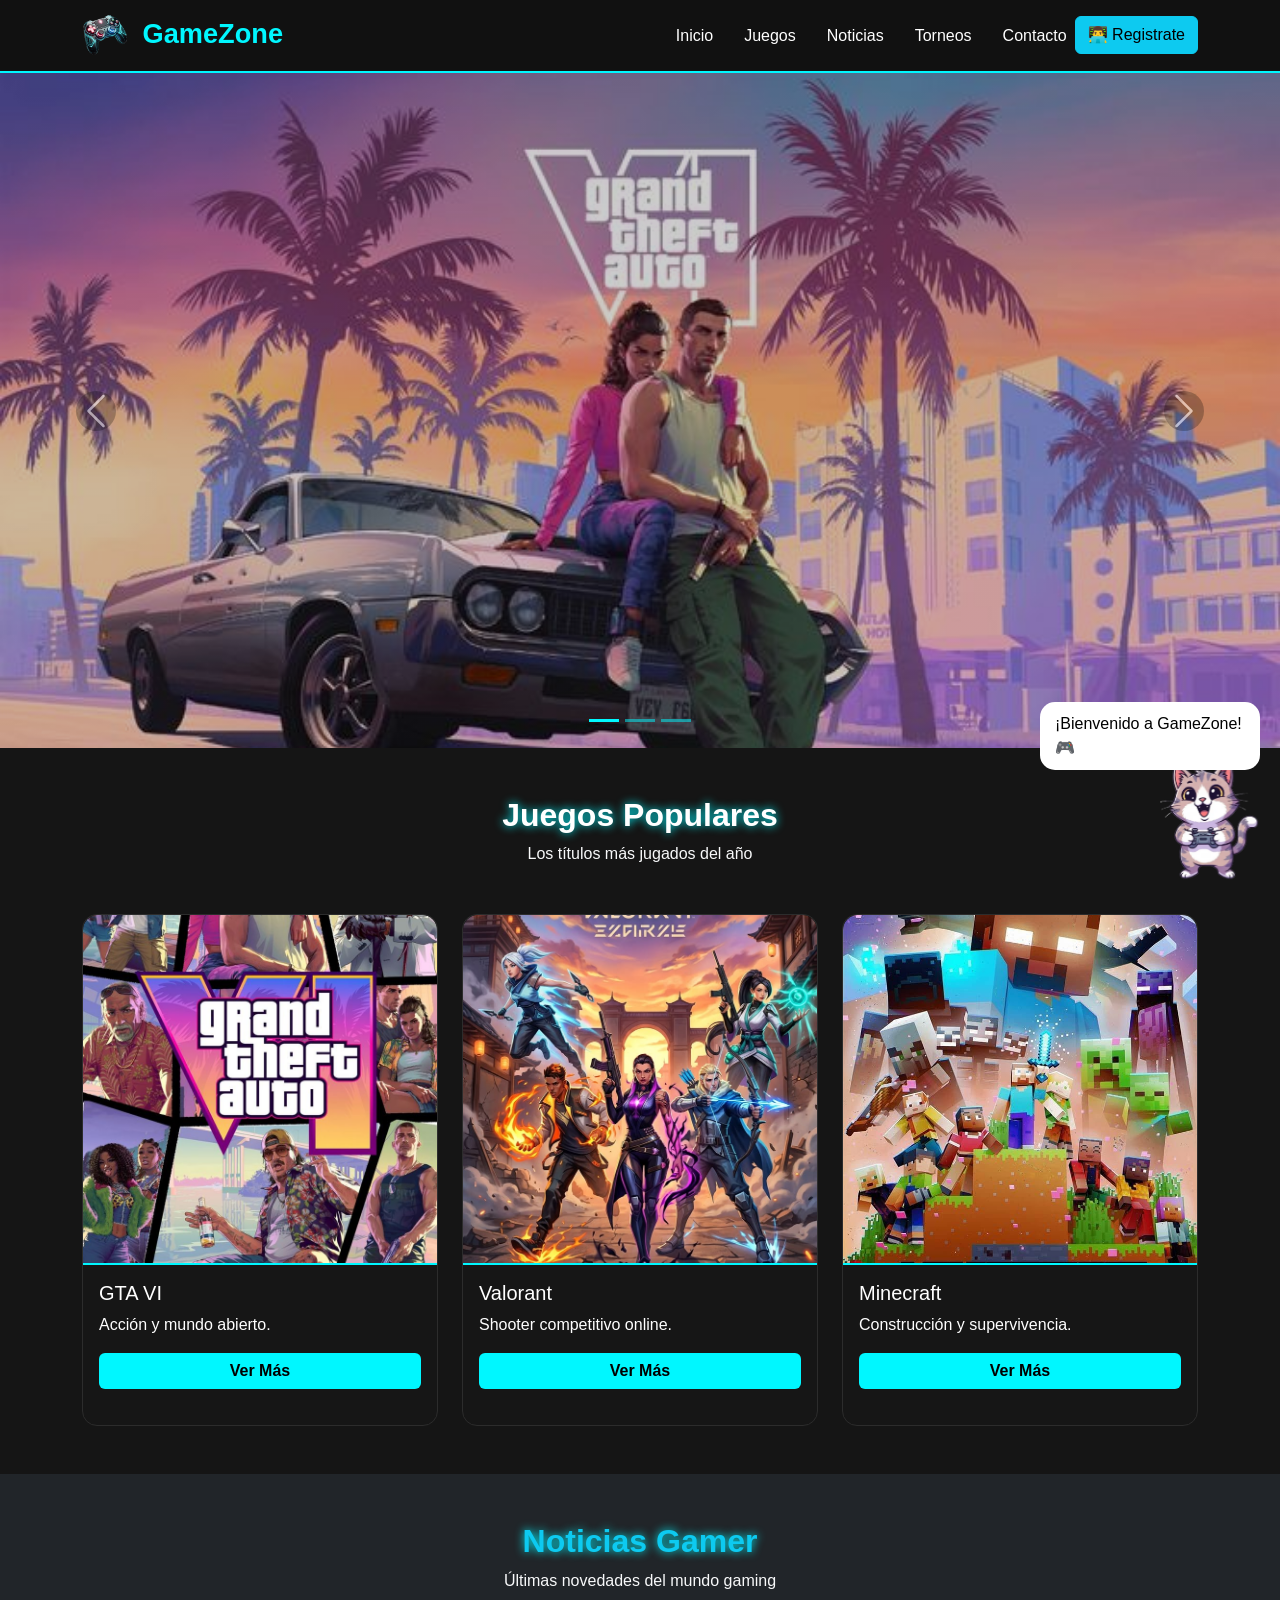
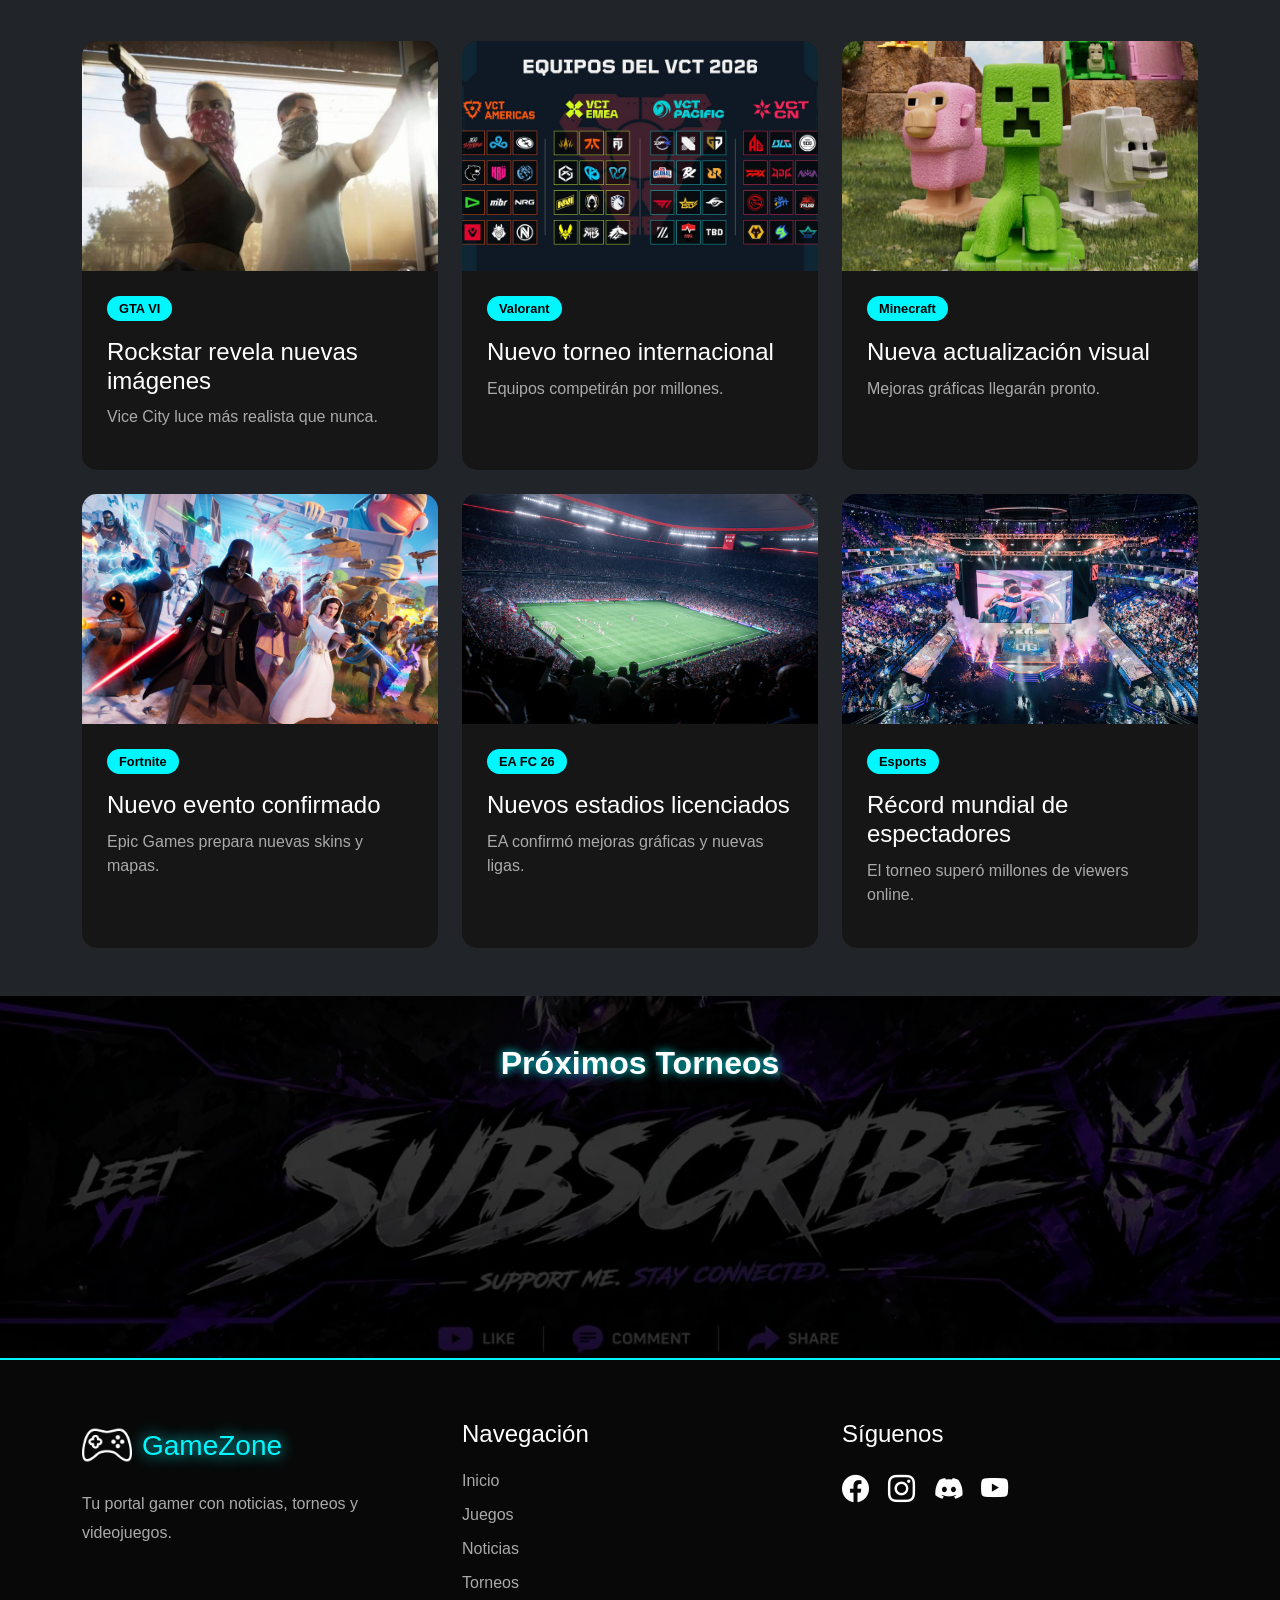
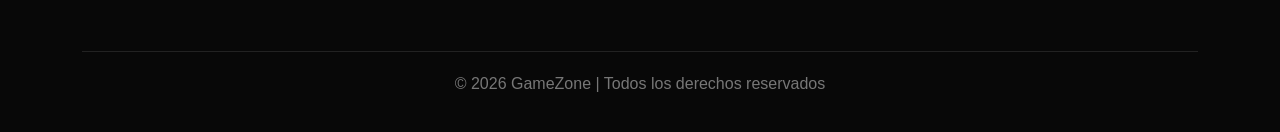
==== commit 48963477: "Add files via upload" ====
--- a/index.html
+++ b/index.html
@@ -50,6 +50,11 @@
                             Contacto
                         </a>
                     </li>
+                    <li class="nav-item">
+                        <a class="btn btn-info w-100" href="registrate.html">
+                            👨‍💻 Registrate
+                        </a>  
+                    </li>
                 </ul>
             </div>
         </div>
--- a/css/style.css
+++ b/css/style.css
@@ -380,4 +380,121 @@
     #gato-asistente img{
         width: 70px;
     }
+}
+/* Registro */
+.gamer-card{
+    width: 100%;
+    max-width: 700px;
+    background: rgba(14, 14, 15, 0.95);
+    border: 2px solid #00f7ff;
+    border-radius: 25px;
+    padding: 40px;
+    box-shadow:
+    0 0 10px #00f7ff,
+    0 0 20px rgba(0,229,255,.5),
+    inset 0 0 20px rgba(0,229,255,.1);
+}
+.neon-title{
+    text-align: center;
+    color: #00e5ff;
+    font-size: 3rem;
+    font-weight: bold;
+    text-shadow:
+    0 0 5px #00e5ff,
+    0 0 10px #00e5ff,
+    0 0 20px #00e5ff;
+}
+.form-label{
+    color: white;
+    font-size: 1rem;
+    font-weight: 500;
+}
+.gamer-input{
+    background: rgba(0,0,0,.35);
+    border: 1px solid #00e5ff;
+    border-radius: 10px;
+    color: white;
+    padding: 14px;
+}
+.gamer-input:focus{
+    background: rgba(0,0,0,.4);
+    color: white;
+    border-color: #00e5ff;
+    box-shadow:
+    0 0 5px #00e5ff,
+    0 0 15px rgba(0,229,255,.5);
+    outline: none;
+}
+.form-check-input{
+    background-color: transparent;
+    border: 1px solid #00e5ff;
+}
+.form-check-input:checked{
+    background-color: #00e5ff;
+    border-color: #00e5ff;
+}
+.form-check-label{
+    color: white;
+}
+.gamer-btn{
+    width: 100%;
+    padding: 14px;
+    border: none;
+    border-radius: 12px;
+    font-size: 1.3rem;
+    font-weight: bold;
+    background: linear-gradient(
+        90deg,
+        #00e5ff,
+        #00cfff
+    );
+    color: #000;
+    transition: .3s;
+}
+.gamer-btn:hover{
+    transform: translateY(-3px);
+    box-shadow:
+    0 0 10px #00e5ff,
+    0 0 25px #00e5ff,
+    0 0 40px #00e5ff;
+}
+.success{
+    background: rgba(0,255,128,.15);
+    color: #00ff99;
+    border: 1px solid #00ff99;
+    padding: 10px;
+    border-radius: 8px;
+}
+.error{
+    background: rgba(255,0,0,.15);
+    color: #ff5f5f;
+    border: 1px solid #ff5f5f;
+    padding: 10px;
+    border-radius: 8px;
+}
+/*terminos y condiciones */
+.btn-neon{
+    background:#00ffff;
+    color:black;
+    font-weight:bold;
+    border:none;
+}
+.btn-neon:hover{
+    background:#00e6e6;
+    box-shadow:
+    0 0 10px #00ffff,
+    0 0 20px #00ffff;
+}
+.link-neon{
+    color:#00ffff;
+    text-decoration:none;
+}
+.link-neon:hover{
+    text-shadow:
+    0 0 10px #00ffff;
+}
+.modal-gamer{
+    background:#0f172a;
+    color:white;
+    border:2px solid #00ffff;
 }
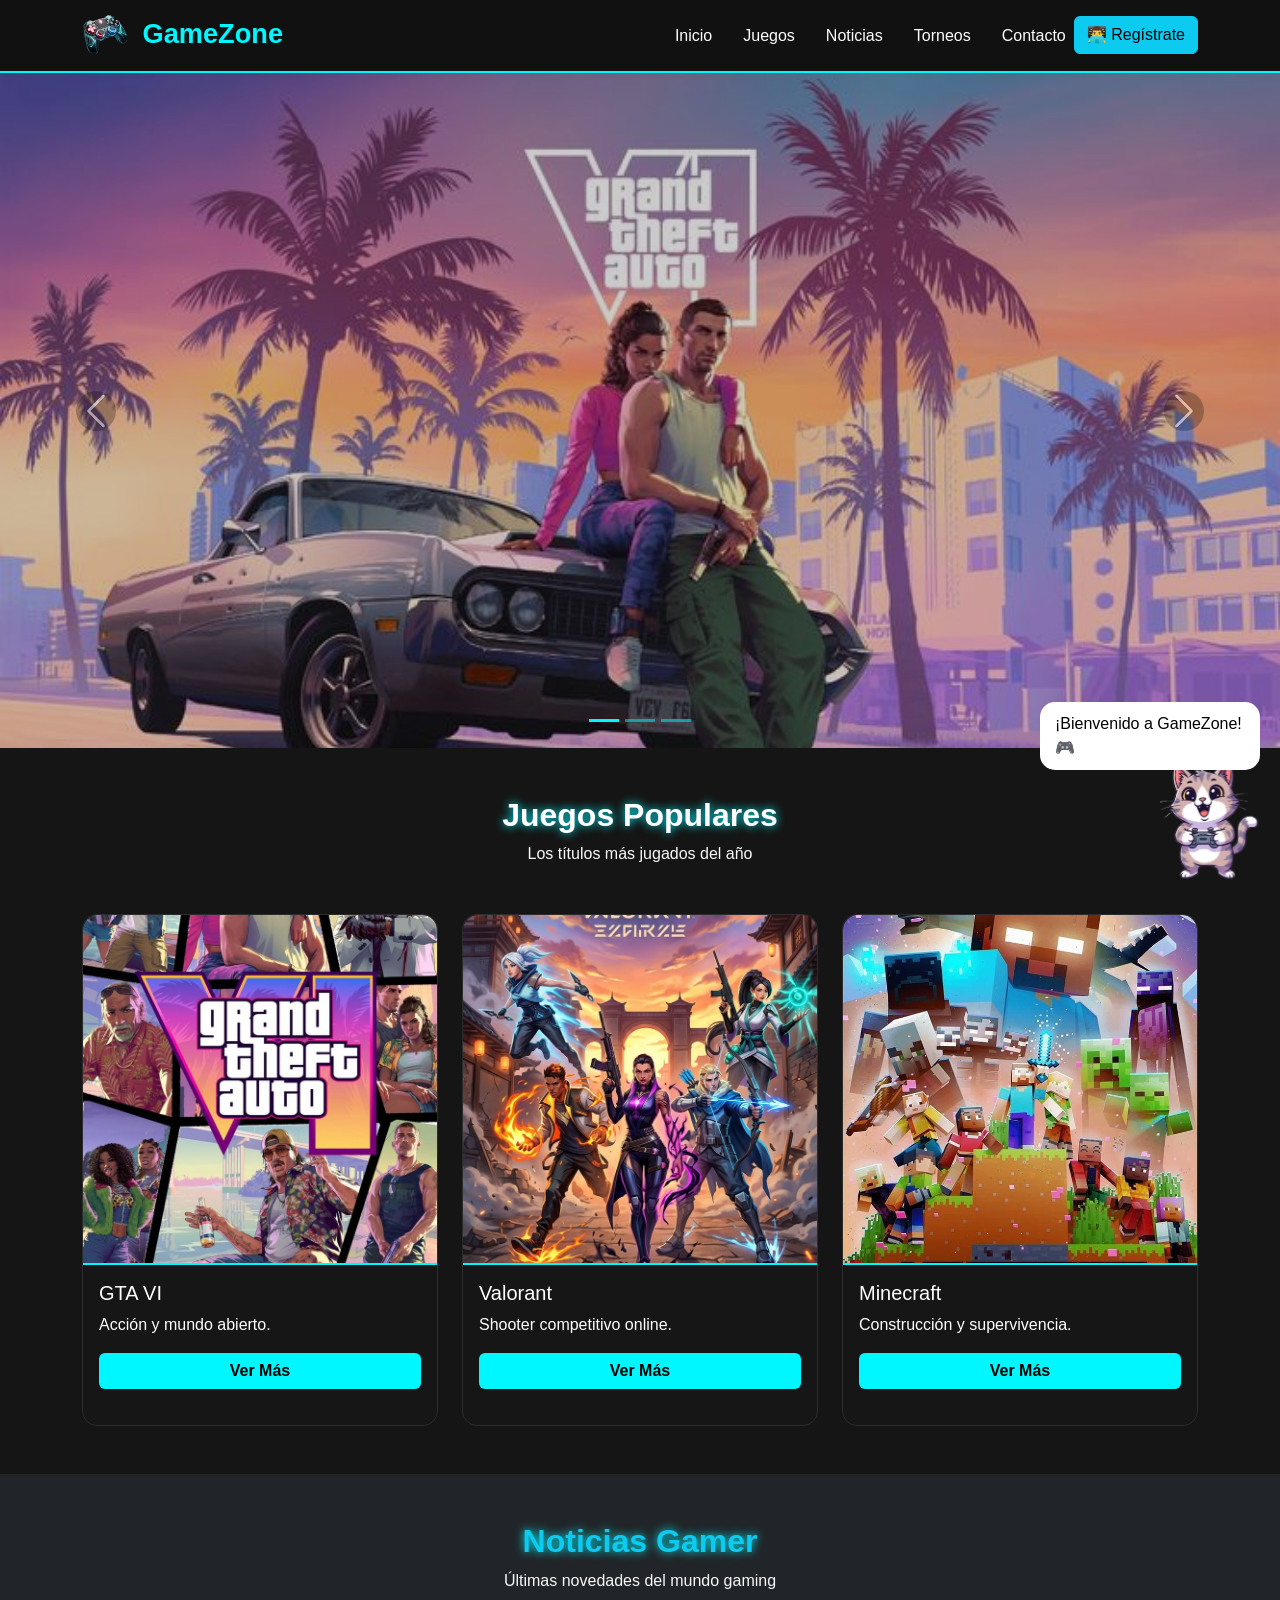
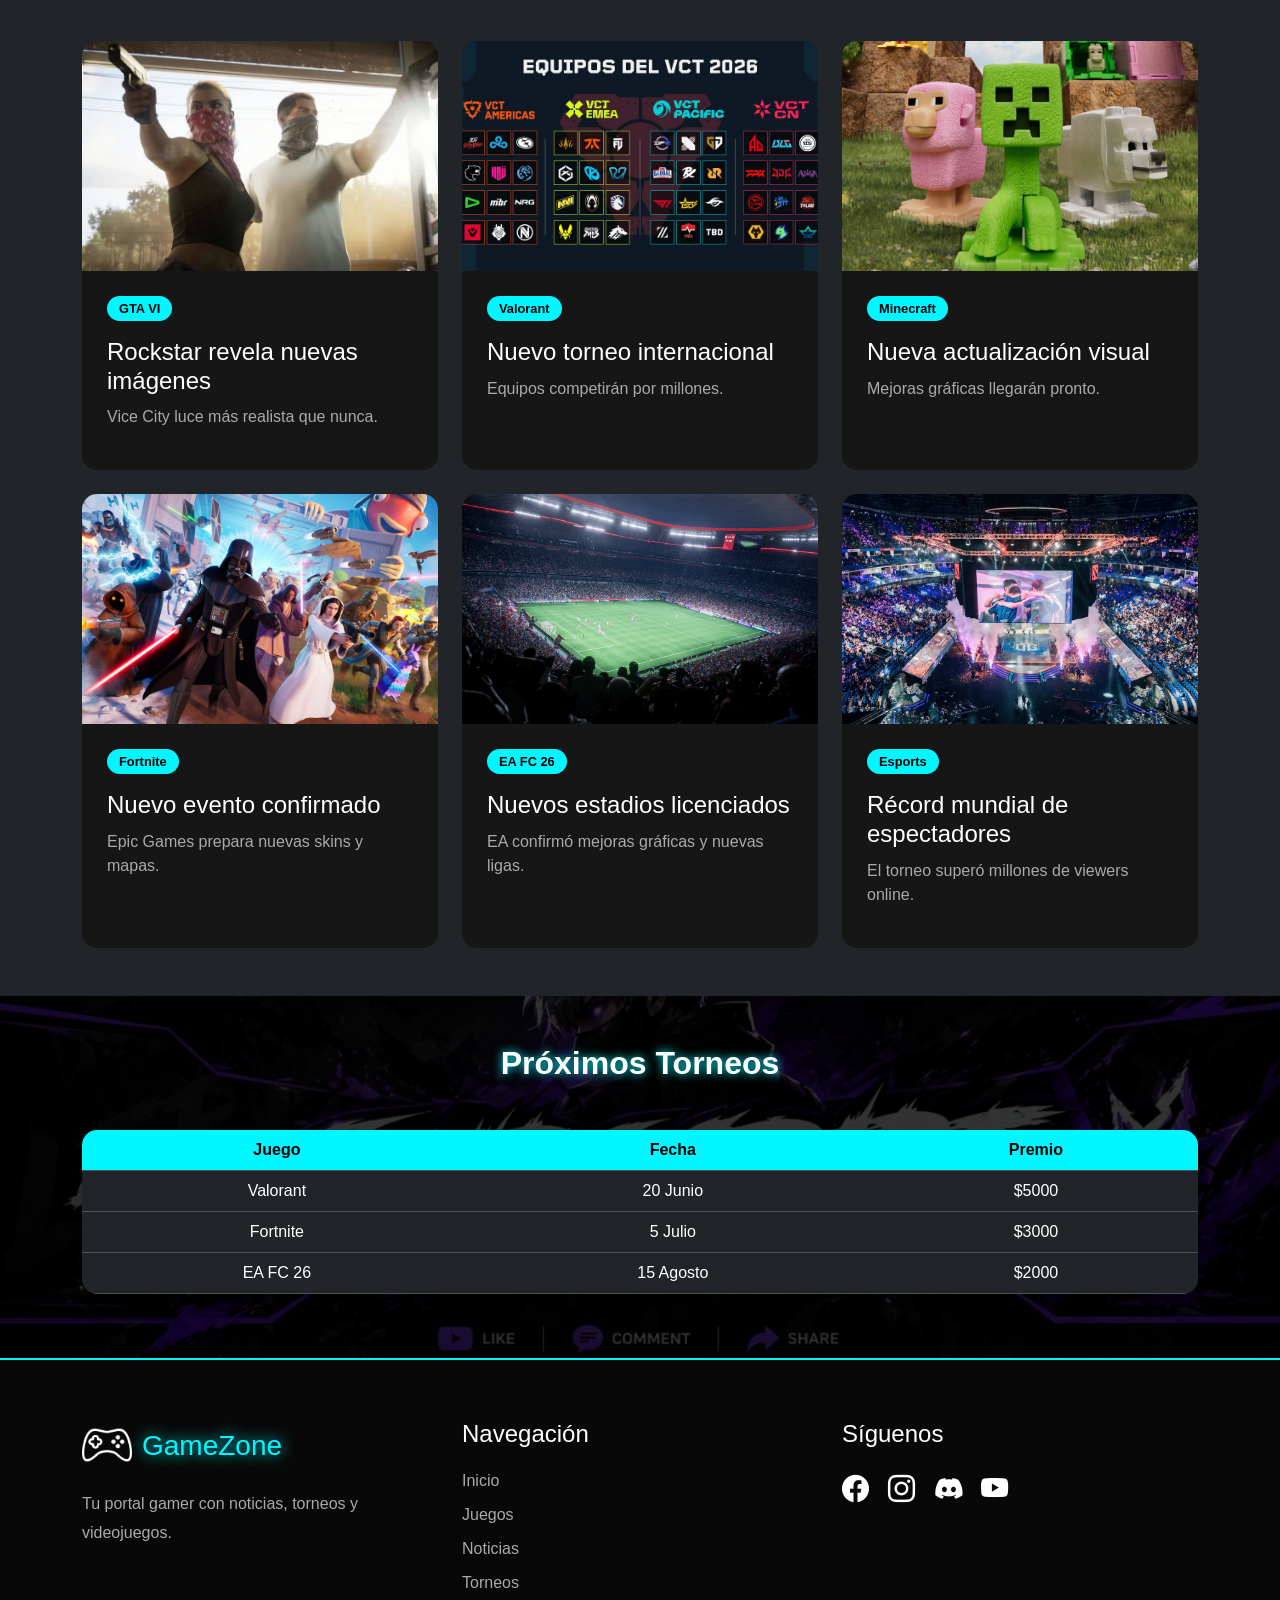
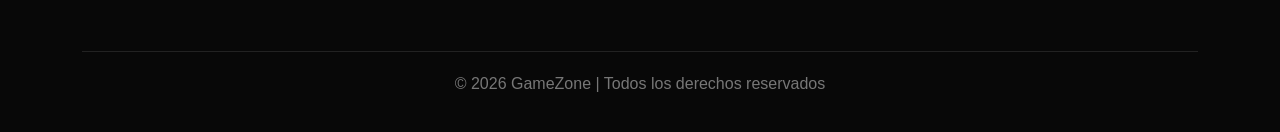
==== commit ff269901: "Add files via upload" ====
--- a/index.html
+++ b/index.html
@@ -52,7 +52,7 @@
                     </li>
                     <li class="nav-item">
                         <a class="btn btn-info w-100" href="registrate.html">
-                            👨‍💻 Registrate
+                            👨‍💻 Regístrate
                         </a>  
                     </li>
                 </ul>
